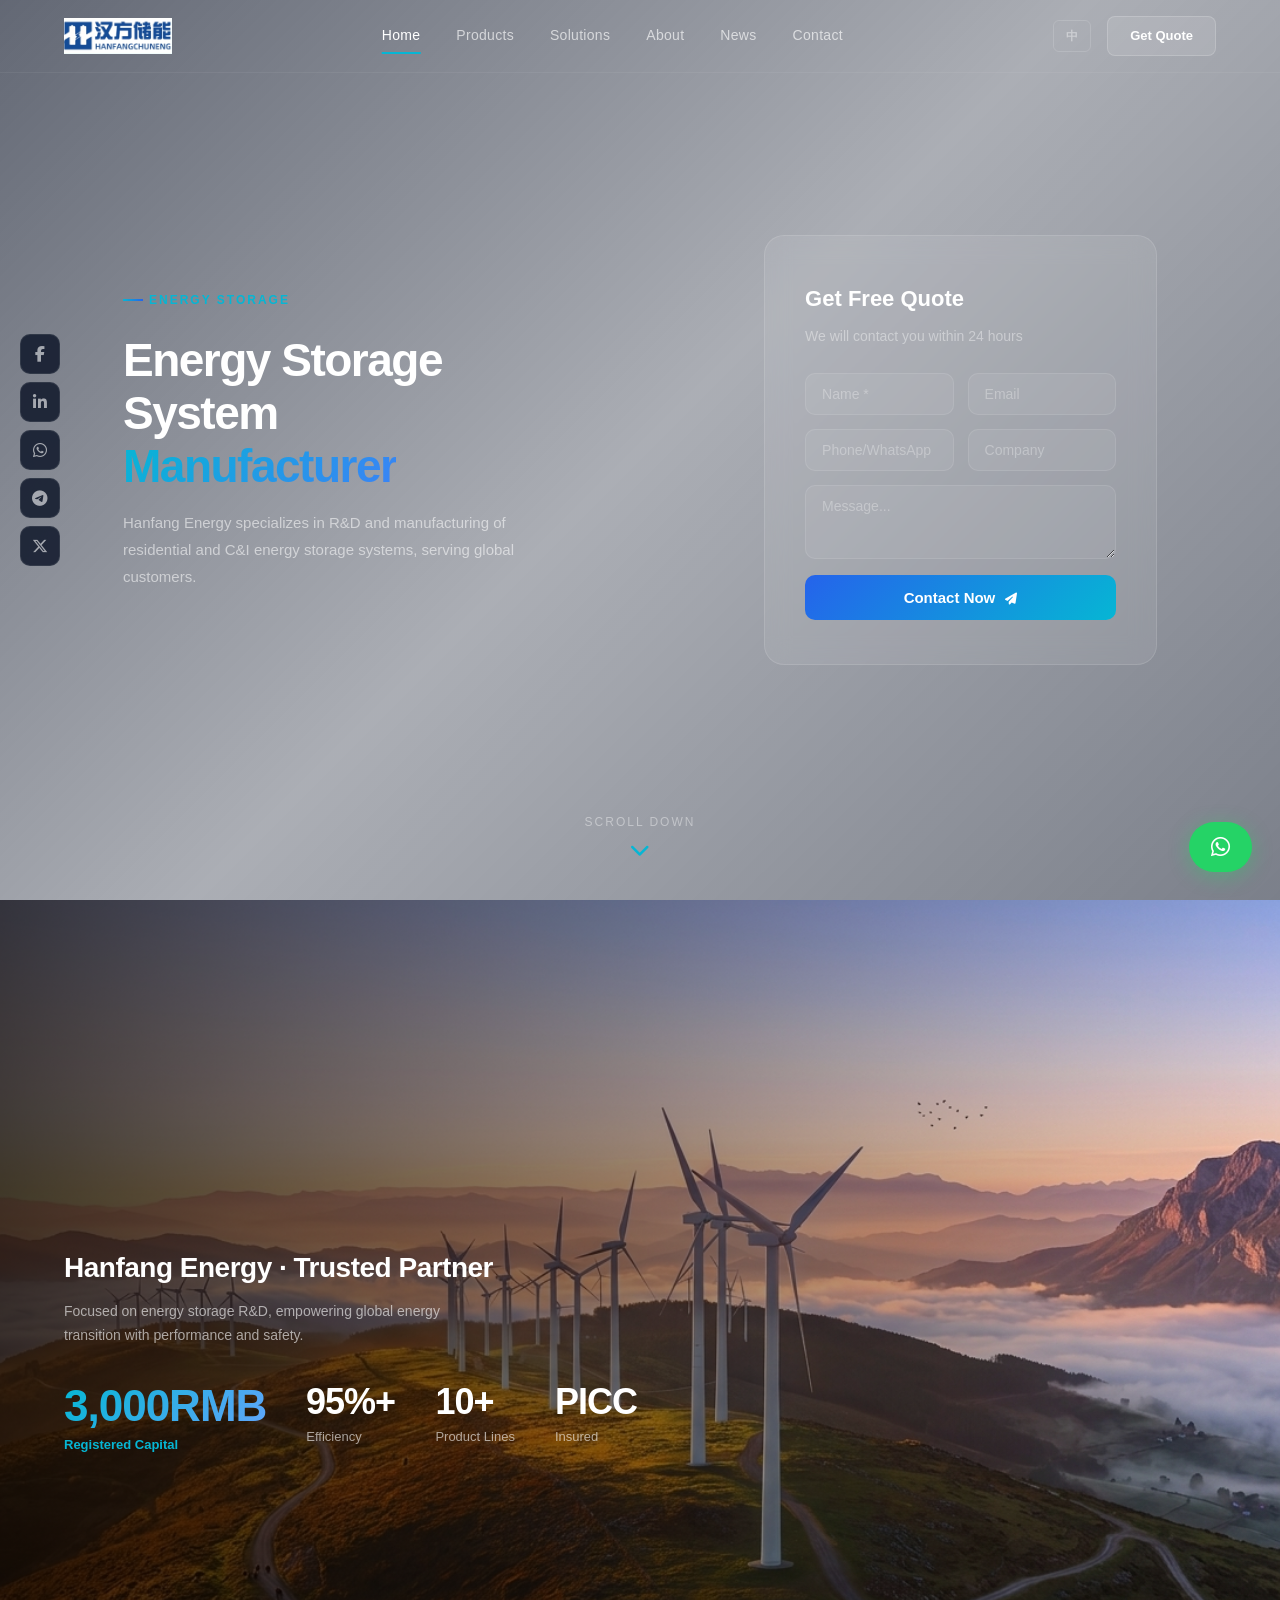
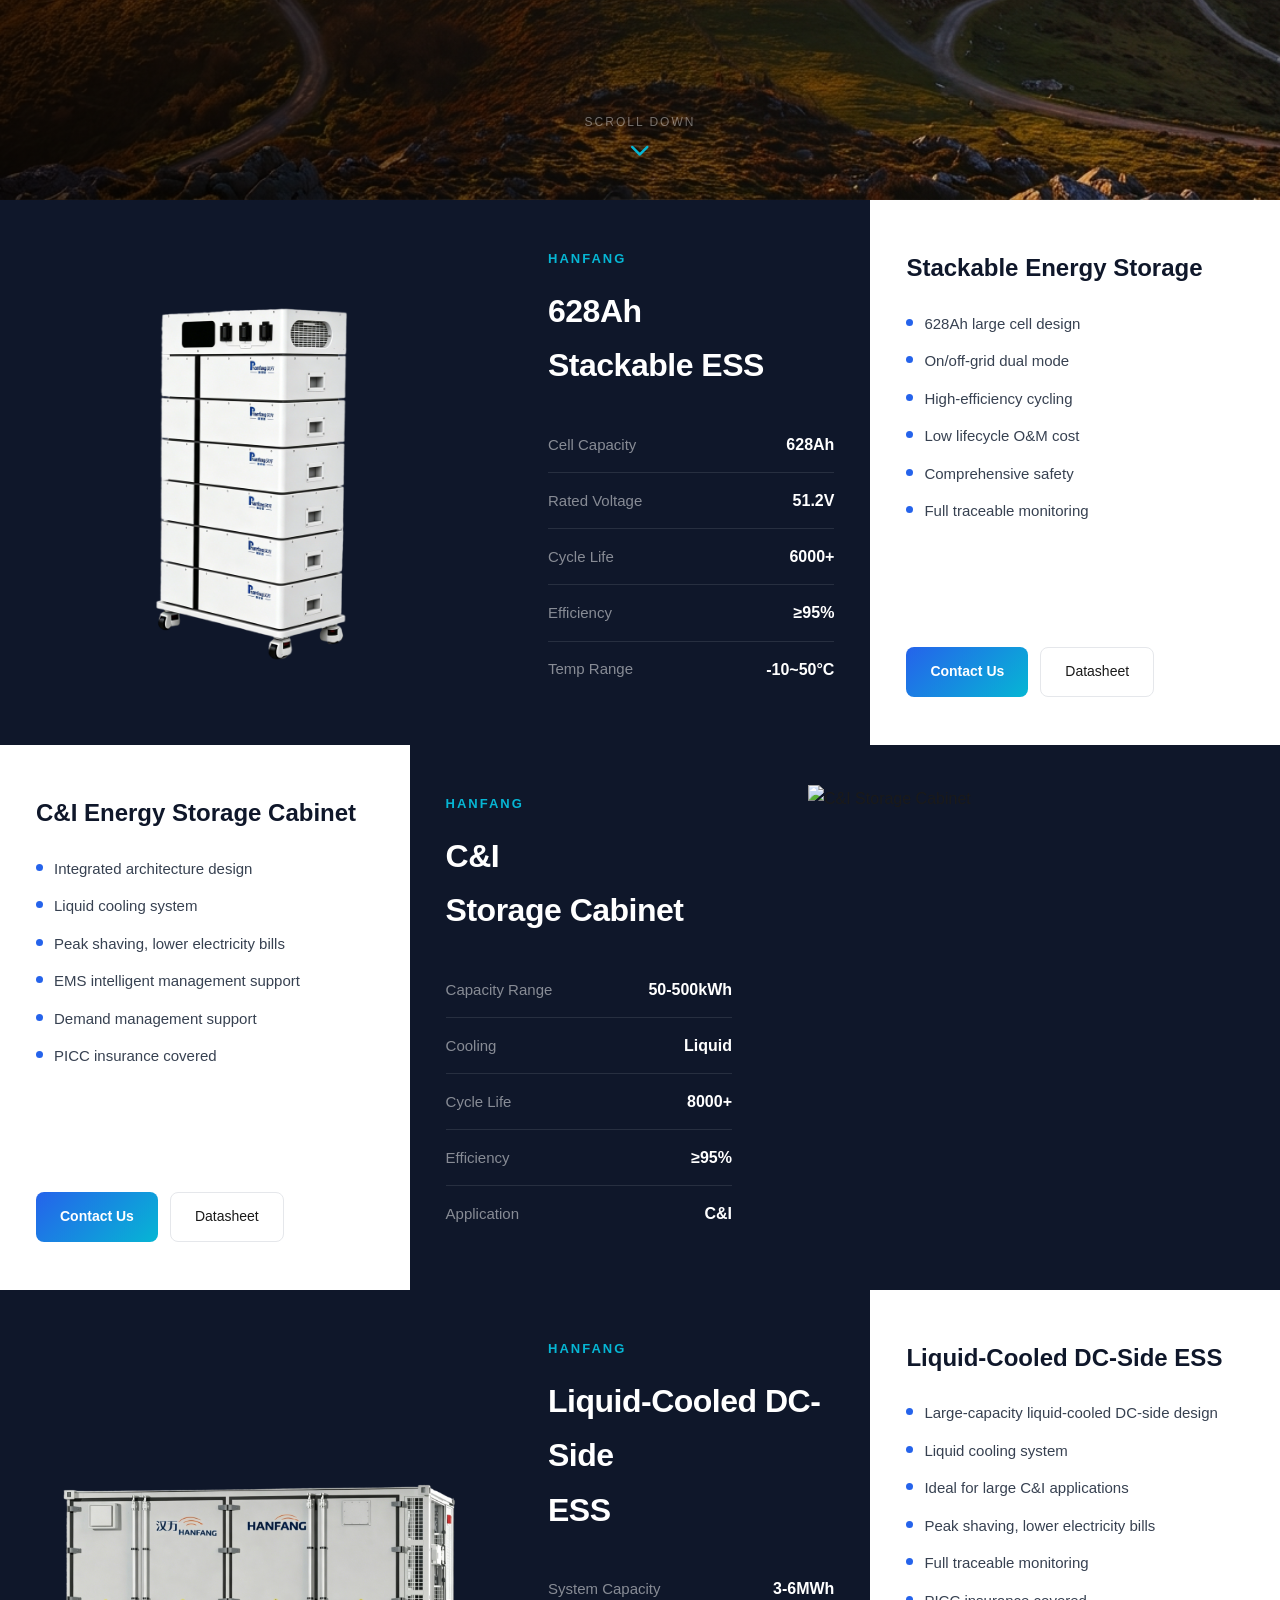
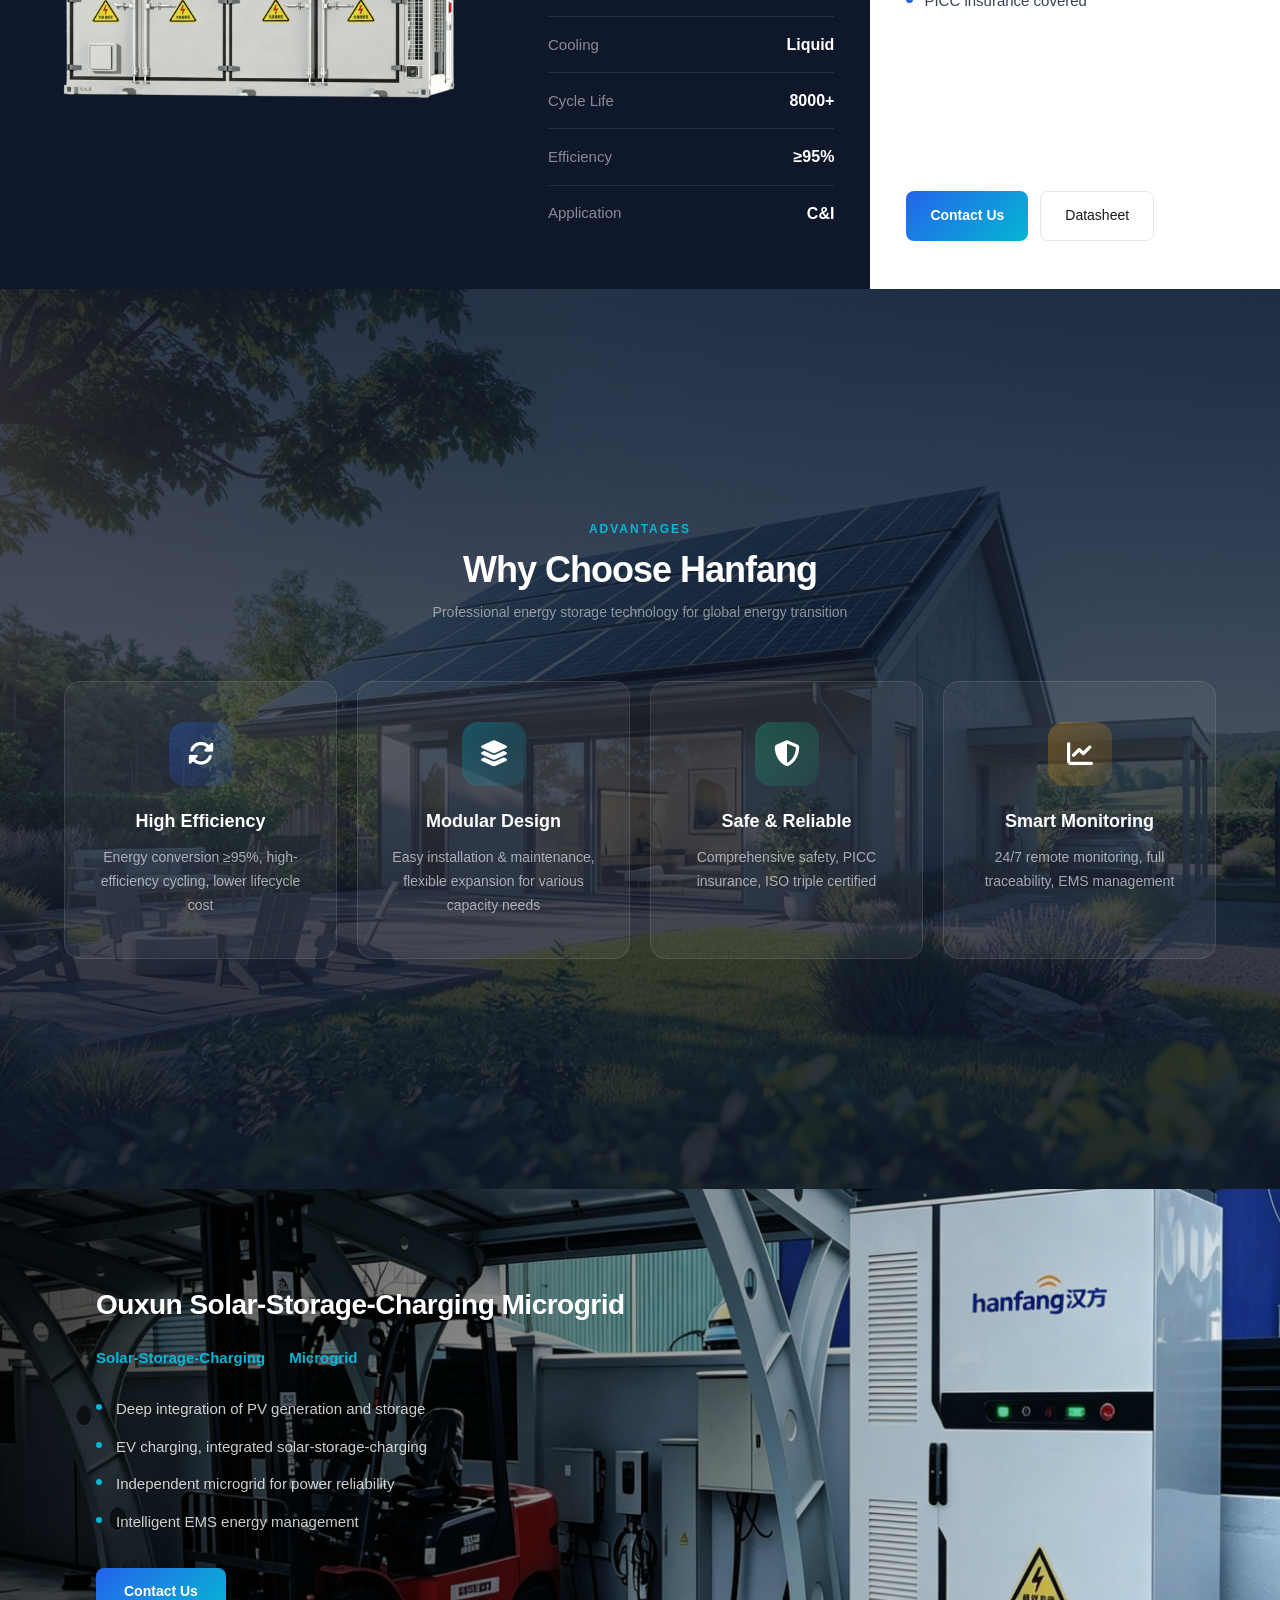
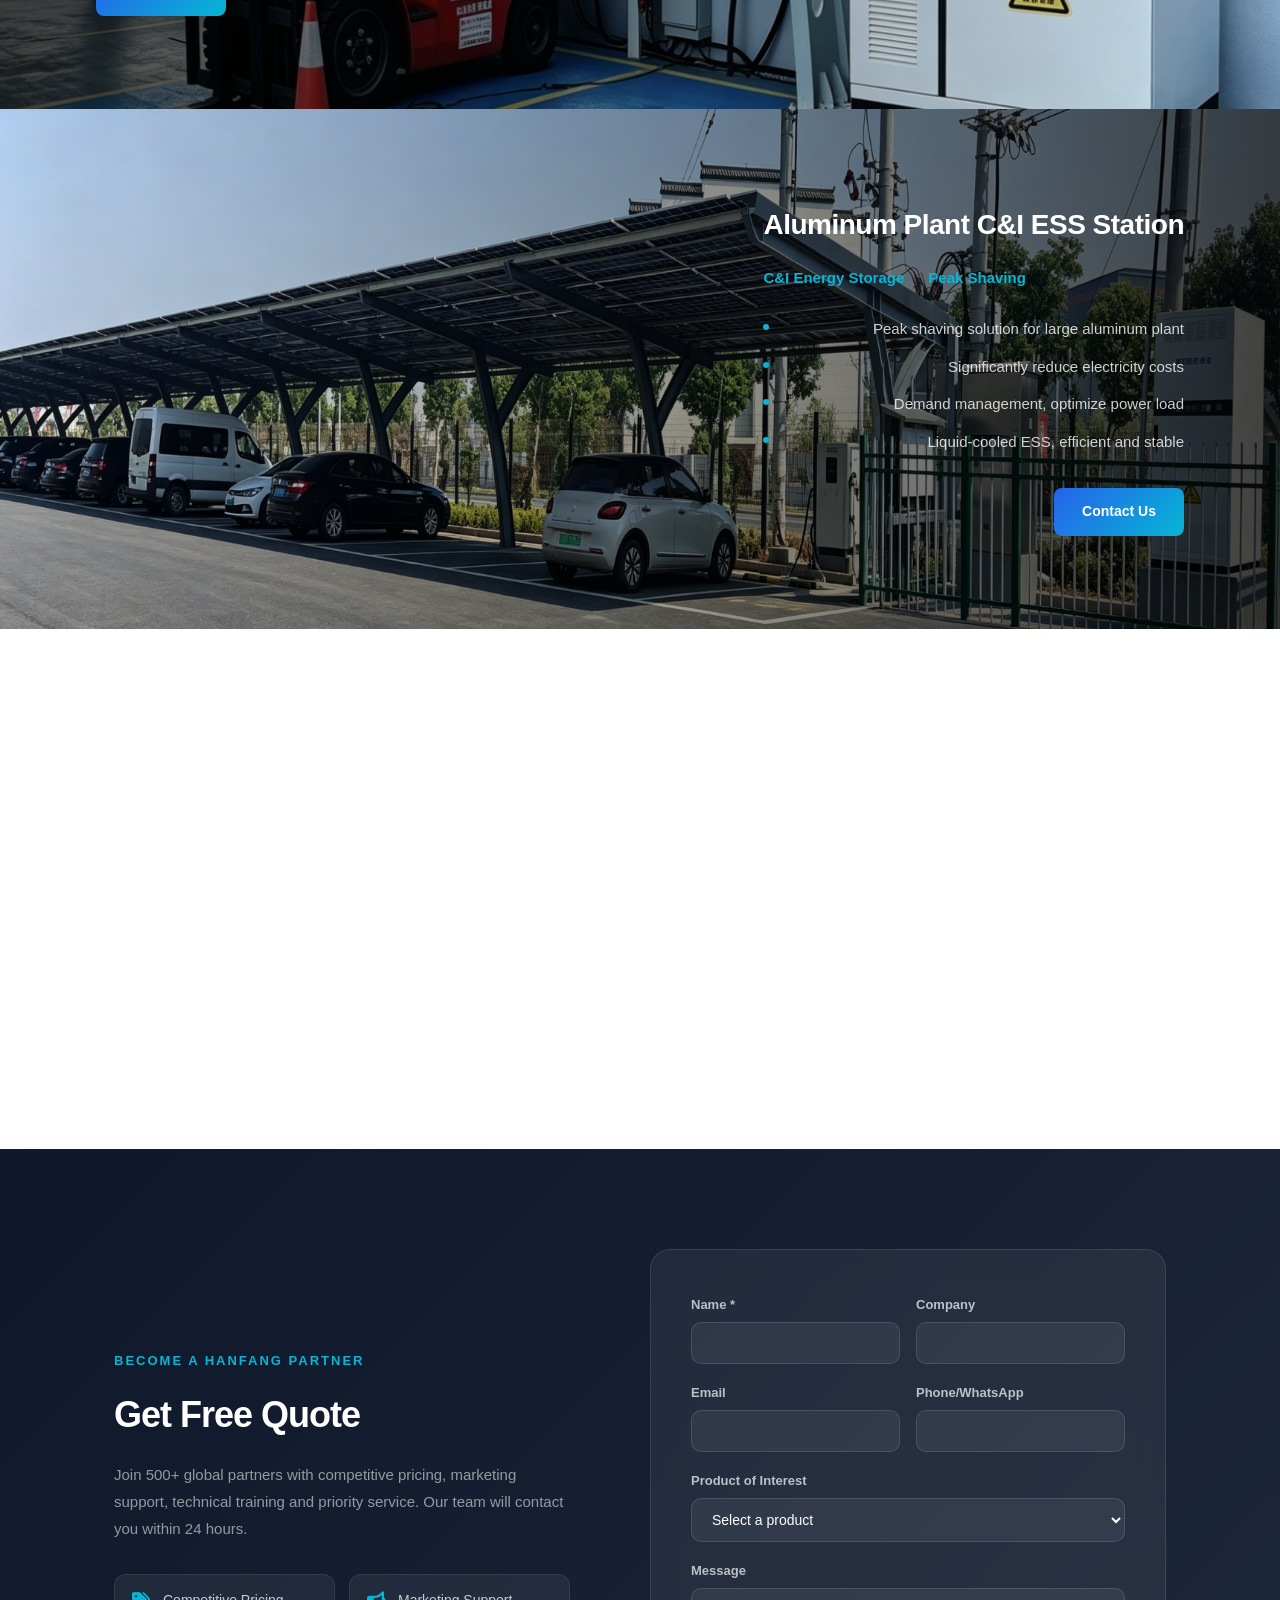
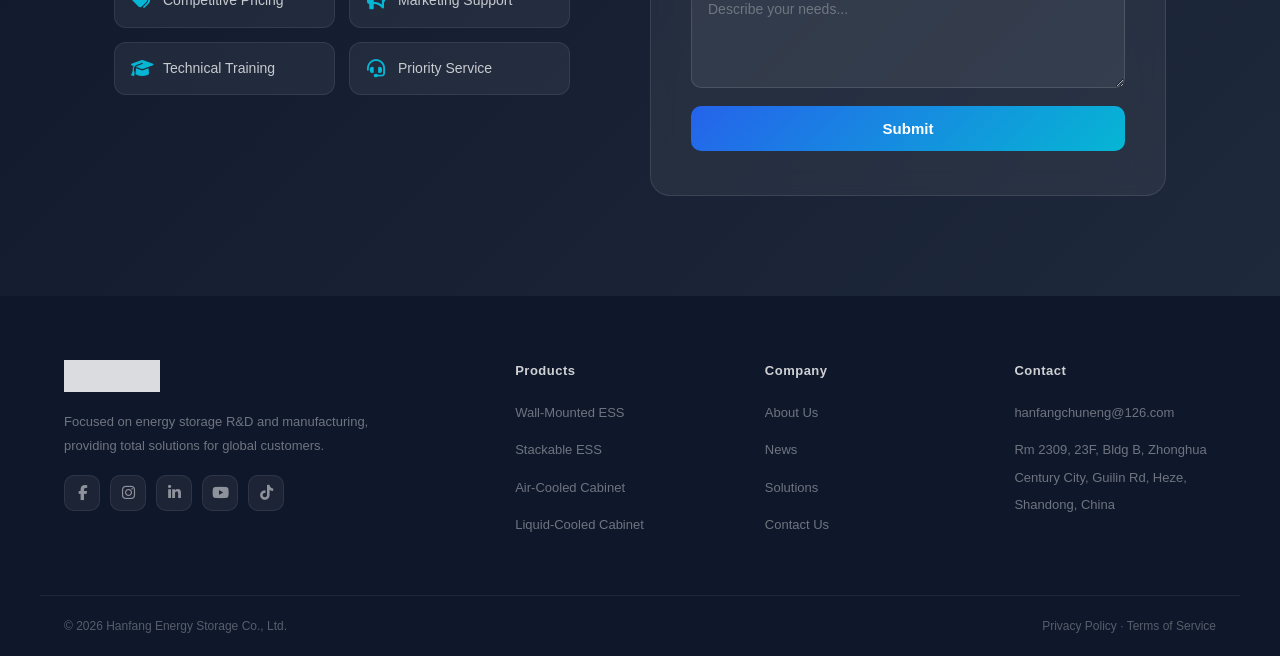
==== en/index.html @ 0b1b5d88 "Initial commit: Hanfang Energy static website" ====
<!DOCTYPE html>
<html lang="en">
<head>
  <meta charset="UTF-8">
  <meta name="viewport" content="width=device-width, initial-scale=1.0">
  <title>Hanfang Energy - Professional Energy Storage Solutions</title>
  <meta name="description" content="Hanfang Energy specializes in residential and C&I energy storage systems. ISO9001 certified, PICC insured.">
  <meta property="og:title" content="Hanfang Energy - Professional Energy Storage Solutions">
  <meta property="og:description" content="Hanfang Energy specializes in residential and C&I energy storage systems. ISO9001 certified, PICC insured.">
  <meta property="og:image" content="https://www.hanfangenergy.com/images/logo.png">
  <meta property="og:type" content="website">
  <link rel="icon" type="image/png" href="../images/logo.png">
  <link rel="alternate" hreflang="zh-CN" href="https://www.hanfangenergy.com/">
  <link rel="alternate" hreflang="en" href="https://www.hanfangenergy.com/en/">
  <link rel="canonical" href="https://www.hanfangenergy.com/en/">
  <link rel="stylesheet" href="https://cdnjs.cloudflare.com/ajax/libs/font-awesome/6.5.1/css/all.min.css" integrity="sha512-DTOQO9RWCH3ppGqcWaEA1BIZOC6xxalwEsw9c2QQeAIftl+Vegovlnee1c9QX4TctnWMn13TZye+giMm8e2LwA==" crossorigin="anonymous" referrerpolicy="no-referrer">
  <link href="https://fonts.googleapis.cn/css2?family=Inter:wght@300;400;500;600;700;800;900&family=Noto+Sans+SC:wght@300;400;500;700;900&display=swap" rel="stylesheet">
  <link rel="stylesheet" href="../css/common.css">
  <style>
    :root{--ink:#1a1a1a;--ink-2:#4b5563;--ink-3:#9ca3af;--bg:#fff;--bg-soft:#f8fafc;--accent:#2563eb;--accent-h:#1d4ed8;--accent-light:#3b82f6;--cyan:#06b6d4;--green:#10b981;--orange:#f59e0b;--border:#e5e7eb;--ff:'Inter','Noto Sans SC','PingFang SC',-apple-system,sans-serif;--mw:1200px}
    *,*::before,*::after{margin:0;padding:0;box-sizing:border-box}html{scroll-behavior:smooth}body{font-family:var(--ff);color:var(--ink);line-height:1.7;background:var(--bg);-webkit-font-smoothing:antialiased}a{text-decoration:none;color:inherit}img{max-width:100%;display:block}ul{list-style:none}.mw{max-width:var(--mw);margin:0 auto;padding:0 24px}
    .hd{position:fixed;top:0;left:0;right:0;z-index:90;background:transparent;border-bottom:1px solid rgba(255,255,255,.06);transition:all .4s ease}.hd.shd{background:rgba(15,23,42,.92);backdrop-filter:blur(16px);-webkit-backdrop-filter:blur(16px);border-bottom-color:rgba(255,255,255,.04)}.hd-in{max-width:var(--mw);margin:0 auto;padding:0 24px;display:flex;align-items:center;justify-content:space-between;height:72px}.hd-logo{display:flex;align-items:center;gap:10px}.hd-logo img{height:36px;width:auto;transition:opacity .4s}.hd.shd .hd-logo img{opacity:1}.hd-nav{display:flex;gap:36px}.hd-nav a{font-size:14px;font-weight:500;color:rgba(255,255,255,.65);position:relative;padding:6px 0;transition:color .25s;letter-spacing:.3px}.hd-nav a::after{content:'';position:absolute;bottom:0;left:50%;width:0;height:2px;background:var(--cyan);transition:all .25s;transform:translateX(-50%)}.hd-nav a:hover,.hd-nav a.on{color:#fff}.hd-nav a:hover::after,.hd-nav a.on::after{width:100%}.hd-r{display:flex;align-items:center;gap:16px}.hd-cta{font-size:13px;font-weight:600;color:#fff;background:rgba(255,255,255,.1);border:1px solid rgba(255,255,255,.18);padding:8px 22px;border-radius:8px;transition:all .25s}.hd-cta:hover{background:var(--accent);border-color:var(--accent)}.hd.shd .hd-cta{background:var(--accent);border-color:var(--accent)}.mob-tog{display:none;background:none;border:none;font-size:20px;cursor:pointer;color:rgba(255,255,255,.8);padding:8px}
    .hd-nav.mob-open{display:flex;position:absolute;top:72px;left:24px;right:24px;background:rgba(15,23,42,.95);backdrop-filter:blur(20px);-webkit-backdrop-filter:blur(20px);flex-direction:column;padding:20px 24px;gap:0;border-radius:12px;border:1px solid rgba(255,255,255,.06)}.hd-nav.mob-open a{padding:14px 0;border-bottom:1px solid rgba(255,255,255,.06);color:rgba(255,255,255,.7)}.hd-nav.mob-open a:last-child{border-bottom:none}
    .lang-sw{display:flex;align-items:center;border:1px solid rgba(255,255,255,.15);border-radius:6px;overflow:hidden;font-size:12px;font-weight:600}.lang-sw button{padding:5px 12px;border:none;background:none;cursor:pointer;font-family:var(--ff);font-size:12px;font-weight:600;color:rgba(255,255,255,.4);transition:all .2s}.lang-sw button.on{background:rgba(255,255,255,.15);color:#fff}.lang-sw button:not(.on):hover{color:rgba(255,255,255,.8)}
    .hero{margin-top:0;position:relative;overflow:hidden;min-height:100vh;display:flex;align-items:center}
    .hero-video{position:absolute;inset:0;width:100%;height:100%;object-fit:cover;z-index:0}
    .hero-overlay{position:absolute;inset:0;background:linear-gradient(135deg,rgba(15,23,42,.65) 0%,rgba(15,23,42,.35) 50%,rgba(15,23,42,.55) 100%);z-index:1}
    .hero-in{max-width:1400px;margin:0 auto;padding:0 60px;display:flex;justify-content:space-between;align-items:center;min-height:100vh;gap:80px;position:relative;z-index:2}
.hero-t{flex:0 0 42%}
.hero-form{flex:0 0 38%}
    .hero-visual{display:flex;align-items:center;justify-content:center}
    .hero-visual img{max-height:500px;object-fit:contain;filter:drop-shadow(0 20px 60px rgba(0,0,0,.5))}.hero-t{padding:100px 0}.hero-tag{display:inline-flex;align-items:center;gap:6px;font-size:12px;font-weight:600;color:var(--cyan);letter-spacing:2px;text-transform:uppercase;margin-bottom:24px}.hero-tag::before{content:'';width:20px;height:2px;background:linear-gradient(90deg,var(--cyan),var(--accent))}.hero-t h1{font-size:46px;font-weight:800;color:#fff;line-height:1.15;letter-spacing:-1.5px;margin-bottom:16px}.hero-t h1 em{font-style:normal;background:linear-gradient(135deg,var(--cyan),var(--accent-light));-webkit-background-clip:text;-webkit-text-fill-color:transparent}.hero-t>p{font-size:15px;color:rgba(255,255,255,.55);line-height:1.8;margin-bottom:28px;max-width:440px}.hero-certs{display:flex;gap:16px;align-items:center;margin-bottom:32px}.hero-certs span{font-size:11px;font-weight:700;color:rgba(255,255,255,.5);border:1px solid rgba(255,255,255,.15);padding:4px 12px;border-radius:4px;letter-spacing:1px}.hero-btn{display:flex;gap:12px}
    .btn-p{display:inline-flex;align-items:center;gap:8px;padding:12px 28px;background:linear-gradient(135deg,var(--accent),var(--cyan));color:#fff;font-size:14px;font-weight:600;border-radius:8px;transition:all .2s;border:none;cursor:pointer}.btn-p:hover{transform:translateY(-2px);box-shadow:0 8px 24px rgba(37,99,235,.3)}.btn-o{display:inline-flex;align-items:center;gap:8px;padding:12px 28px;border:1.5px solid rgba(255,255,255,.25);color:rgba(255,255,255,.85);font-size:14px;font-weight:500;border-radius:8px;transition:all .2s}.btn-o:hover{border-color:var(--cyan);color:var(--cyan)}
    .hero-form{background:rgba(255,255,255,.08);backdrop-filter:blur(12px);border:1px solid rgba(255,255,255,.12);border-radius:20px;padding:44px 40px}.hero-form h3{color:#fff;font-size:22px;font-weight:700;margin-bottom:8px}.hero-form>p{color:rgba(255,255,255,.4);font-size:14px;margin-bottom:24px}.form-row{display:grid;grid-template-columns:1fr 1fr;gap:14px;margin-bottom:14px}.form-row.full{grid-template-columns:1fr}.form-input{width:100%;padding:12px 16px;background:rgba(255,255,255,.06);border:1px solid rgba(255,255,255,.1);border-radius:10px;color:#fff;font-size:14px;font-family:var(--ff);transition:border-color .2s}.form-input::placeholder{color:rgba(255,255,255,.3)}.form-input:focus{outline:none;border-color:var(--cyan)}.form-submit{width:100%;padding:14px;background:linear-gradient(135deg,var(--accent),var(--cyan));color:#fff;border:none;border-radius:10px;font-size:15px;font-weight:600;cursor:pointer;font-family:var(--ff);transition:all .2s}.form-submit:hover{transform:translateY(-1px);box-shadow:0 4px 16px rgba(37,99,235,.3)}
    .stats-bar{position:relative;min-height:100vh;overflow:hidden;display:flex;align-items:center}.stats-bg{position:absolute;inset:0;z-index:1}.stats-bg img{width:100%;height:100%;object-fit:cover}.stats-overlay{position:absolute;inset:0;z-index:2;background:linear-gradient(90deg,rgba(0,0,0,.75) 0%,rgba(0,0,0,.4) 50%,transparent 100%)}.stats-content{position:relative;z-index:3;max-width:var(--mw);margin:0 auto;padding:60px 24px;width:100%}.stats-content h2{font-size:28px;font-weight:800;color:#fff;margin-bottom:8px;letter-spacing:-.5px}.stats-content>p{font-size:14px;color:rgba(255,255,255,.6);margin-bottom:36px;max-width:400px}.stats-grid{display:flex;gap:40px;flex-wrap:wrap}.stat-itm{text-align:left}.stat-itm .num{font-size:36px;font-weight:900;color:#fff;letter-spacing:-1px;line-height:1}.stat-itm .num i{font-size:14px;font-weight:600;color:var(--cyan);font-style:normal;margin-left:2px}.stat-itm .lbl{font-size:13px;color:rgba(255,255,255,.6);margin-top:6px;font-weight:500}.stat-highlight .num{font-size:44px;background:linear-gradient(135deg,var(--cyan),#60a5fa);-webkit-background-clip:text;-webkit-text-fill-color:transparent;background-clip:text}.stat-highlight .num i{background:linear-gradient(135deg,var(--cyan),#60a5fa);-webkit-background-clip:text;-webkit-text-fill-color:transparent;background-clip:text}.stat-highlight .lbl{color:var(--cyan);font-weight:600}
    .sec{padding:80px 0}.sec-soft{background:var(--bg-soft)}.sec-head{margin-bottom:48px}.sec-head.center{text-align:center}.sec-head.center p{margin:0 auto}.sec-head h2{font-size:32px;font-weight:800;letter-spacing:-1px;line-height:1.2;margin-bottom:10px}.sec-head p{font-size:14px;color:var(--ink-3);max-width:520px}.sec-lbl{font-size:12px;font-weight:700;color:var(--accent);letter-spacing:2px;text-transform:uppercase;margin-bottom:8px}
    .prod-section{display:grid;grid-template-columns:1fr 0.7fr 0.8fr;min-height:500px}.prod-section.reverse{grid-template-columns:0.8fr 0.7fr 1fr}.prod-img{position:relative;overflow:hidden;background:#0f172a;display:flex;align-items:center;justify-content:center}.prod-img img{width:100%;height:100%;object-fit:contain;transition:transform .6s;padding:40px}.prod-section:hover .prod-img img{transform:scale(1.03)}.prod-specs{background:#0f172a;color:#fff;padding:48px 36px;display:flex;flex-direction:column;justify-content:center}.prod-specs h5{font-size:13px;font-weight:600;letter-spacing:2px;text-transform:uppercase;color:var(--cyan);margin-bottom:14px}.prod-specs h3{font-size:32px;font-weight:800;margin-bottom:24px;letter-spacing:-.5px}.spec-table{display:flex;flex-direction:column}.spec-row{display:flex;justify-content:space-between;align-items:center;padding:14px 0;border-bottom:1px solid rgba(255,255,255,.1)}.spec-row:last-child{border-bottom:none}.spec-row span{font-size:15px;color:rgba(255,255,255,.5)}.spec-row strong{font-size:16px;font-weight:700;color:#fff}.prod-info{background:var(--bg);color:var(--ink);padding:48px 36px;display:flex;flex-direction:column;justify-content:center}.prod-info h3{font-size:24px;font-weight:700;margin-bottom:16px;color:#0f172a}.prod-info ul{margin-bottom:28px}.prod-info ul li{font-size:15px;color:#374151;padding:6px 0;padding-left:18px;position:relative;line-height:1.7}.prod-info ul li::before{content:'';position:absolute;left:0;top:14px;width:7px;height:7px;border-radius:50%;background:var(--accent)}.prod-btns{display:flex;gap:12px;margin-top:auto}.btn-white{display:inline-flex;align-items:center;gap:8px;padding:12px 24px;background:linear-gradient(135deg,var(--accent),var(--cyan));color:#fff;font-size:14px;font-weight:600;border-radius:8px;transition:all .2s}.btn-white:hover{transform:translateY(-1px);box-shadow:0 4px 12px rgba(37,99,235,.25)}.btn-ghost-white{display:inline-flex;align-items:center;gap:8px;padding:12px 24px;border:1.5px solid var(--border);color:var(--ink);font-size:14px;font-weight:500;border-radius:8px;transition:all .2s}.btn-ghost-white:hover{border-color:var(--accent);color:var(--accent)}
    .icon-grid{display:grid;grid-template-columns:repeat(4,1fr);gap:20px}.icon-box{background:rgba(255,255,255,.06);backdrop-filter:blur(8px);padding:40px 28px;text-align:center;border-radius:16px;border:1px solid rgba(255,255,255,.1);transition:all .3s}.icon-box:hover{transform:translateY(-6px);background:rgba(255,255,255,.12);border-color:var(--cyan)}.icon-box .ic{width:64px;height:64px;border-radius:16px;display:flex;align-items:center;justify-content:center;margin:0 auto 20px}.icon-box:nth-child(1) .ic{background:linear-gradient(135deg,rgba(37,99,235,.3),rgba(37,99,235,.1))}.icon-box:nth-child(2) .ic{background:linear-gradient(135deg,rgba(6,182,212,.3),rgba(6,182,212,.1))}.icon-box:nth-child(3) .ic{background:linear-gradient(135deg,rgba(16,185,129,.3),rgba(16,185,129,.1))}.icon-box:nth-child(4) .ic{background:linear-gradient(135deg,rgba(245,158,11,.3),rgba(245,158,11,.1))}.icon-box .ic i{font-size:26px;color:#fff}.icon-box h3{font-size:18px;font-weight:700;margin-bottom:10px;color:#fff}.icon-box p{font-size:14px;color:rgba(255,255,255,.6);line-height:1.7}
    .solu-section{display:grid;grid-template-columns:1fr 1fr;min-height:400px}.solu-section.reverse{direction:rtl}.solu-section.reverse>*{direction:ltr}.solu-photo{position:relative;overflow:hidden}.solu-photo img{width:100%;height:100%;object-fit:cover}.solu-detail{padding:48px 56px;display:flex;flex-direction:column;justify-content:center;background:var(--bg)}.solu-detail h3{font-size:24px;font-weight:800;margin-bottom:16px;letter-spacing:-.5px}.solu-stat{display:flex;gap:24px;margin-bottom:20px}.solu-stat div{font-size:14px;color:var(--ink-2)}.solu-stat strong{background:linear-gradient(135deg,var(--accent),var(--cyan));-webkit-background-clip:text;-webkit-text-fill-color:transparent;background-clip:text;font-weight:700}.solu-detail ul{margin-bottom:24px}.solu-detail ul li{font-size:14px;color:var(--ink-2);padding:5px 0;padding-left:18px;position:relative}.solu-detail ul li::before{content:'';position:absolute;left:0;top:13px;width:6px;height:6px;border-radius:50%;background:var(--accent)}.solu-detail .btn-s{display:inline-flex;align-items:center;gap:6px;padding:10px 22px;background:linear-gradient(135deg,var(--accent),var(--cyan));color:#fff;font-size:13px;font-weight:600;border-radius:6px;transition:all .2s;align-self:flex-start}.solu-detail .btn-s:hover{transform:translateY(-1px);box-shadow:0 4px 12px rgba(37,99,235,.25)}
    .case-block{position:relative;min-height:520px;overflow:hidden;display:flex;align-items:center}.case-bg{position:absolute;inset:0;z-index:1}.case-bg img{width:100%;height:100%;object-fit:cover}.case-overlay{position:absolute;inset:0;z-index:2;background:linear-gradient(90deg,rgba(0,0,0,.75) 0%,rgba(0,0,0,.3) 60%,transparent 100%)}.case-block.reverse .case-overlay{background:linear-gradient(270deg,rgba(0,0,0,.75) 0%,rgba(0,0,0,.3) 60%,transparent 100%)}.case-content{position:relative;z-index:3;max-width:var(--mw);margin:0 auto;padding:60px 56px;width:100%}.case-block.reverse .case-content{display:flex;flex-direction:column;align-items:flex-end;text-align:right}.case-inner{max-width:560px}.case-inner h3{font-size:28px;font-weight:800;color:#fff;margin-bottom:16px;letter-spacing:-.5px}.case-stats{display:flex;gap:24px;margin-bottom:20px}.case-stats div{font-size:15px;color:rgba(255,255,255,.7)}.case-stats strong{color:var(--cyan);font-weight:700}.case-inner ul{margin-bottom:28px}.case-inner ul li{font-size:15px;color:rgba(255,255,255,.8);padding:6px 0;padding-left:20px;position:relative}.case-inner ul li::before{content:'';position:absolute;left:0;top:14px;width:6px;height:6px;border-radius:50%;background:var(--cyan)}.case-inner .btn-case{display:inline-flex;align-items:center;gap:6px;padding:12px 28px;background:linear-gradient(135deg,var(--accent),var(--cyan));color:#fff;font-size:14px;font-weight:600;border-radius:8px;transition:all .2s}.case-inner .btn-case:hover{transform:translateY(-2px);box-shadow:0 8px 24px rgba(37,99,235,.3)}
    .cta-band{background:linear-gradient(135deg,#0f172a,#1e293b);position:relative;overflow:hidden}.cta-in{max-width:var(--mw);margin:0 auto;padding:56px 24px;display:flex;align-items:center;justify-content:space-between;position:relative;z-index:2}.cta-in h2{font-size:26px;font-weight:800;color:#fff;letter-spacing:-.5px}.cta-in p{font-size:14px;color:rgba(255,255,255,.5);margin-top:4px}.cta-btns{display:flex;gap:10px}
    .ft{background:#0f172a;color:rgba(255,255,255,.4);padding:64px 0 0}

    /* Quote Section */
    .quote-section{background:linear-gradient(135deg,#0f172a,#1e293b);padding:100px 0}
    .quote-inner{max-width:1100px;margin:0 auto;padding:0 24px;display:grid;grid-template-columns:1fr 1.1fr;gap:80px;align-items:center}
    .quote-lbl{font-size:13px;font-weight:700;color:var(--cyan);letter-spacing:2px;text-transform:uppercase;margin-bottom:12px}
    .quote-left h2{font-size:36px;font-weight:800;color:#fff;letter-spacing:-1px;margin-bottom:16px}
    .quote-left>p{font-size:15px;color:rgba(255,255,255,.55);line-height:1.8;margin-bottom:32px}
    .quote-features{display:grid;grid-template-columns:1fr 1fr;gap:14px}
    .quote-feat{display:flex;align-items:center;gap:12px;padding:14px 16px;background:rgba(255,255,255,.06);border-radius:12px;border:1px solid rgba(255,255,255,.08)}
    .quote-feat i{font-size:18px;color:var(--cyan);width:20px;text-align:center}
    .quote-feat span{font-size:14px;font-weight:500;color:rgba(255,255,255,.75)}
    .quote-right{background:rgba(255,255,255,.06);backdrop-filter:blur(12px);border-radius:20px;padding:44px 40px;border:1px solid rgba(255,255,255,.1)}
    .quote-form{display:flex;flex-direction:column;gap:18px}
    .qf-row{display:grid;grid-template-columns:1fr 1fr;gap:16px}
    .qf-group{display:flex;flex-direction:column;gap:6px}
    .qf-group label{font-size:13px;font-weight:600;color:rgba(255,255,255,.7)}
    .qf-group input,.qf-group select,.qf-group textarea{padding:12px 16px;border:1.5px solid rgba(255,255,255,.12);border-radius:10px;font-size:14px;font-family:var(--ff);transition:border-color .2s;background:rgba(255,255,255,.06);color:#fff}
    .qf-group input::placeholder,.qf-group textarea::placeholder{color:rgba(255,255,255,.3)}
    .qf-group input:focus,.qf-group select:focus,.qf-group textarea:focus{outline:none;border-color:var(--cyan)}
    .qf-group select option{background:#1e293b;color:#fff}
    .qf-group textarea{resize:vertical;min-height:100px}
    .qf-submit{padding:14px 28px;background:linear-gradient(135deg,var(--accent),var(--cyan));color:#fff;border:none;border-radius:10px;font-size:15px;font-weight:600;cursor:pointer;font-family:var(--ff);transition:all .2s}
    .qf-submit:hover{transform:translateY(-2px);box-shadow:0 8px 24px rgba(37,99,235,.3)}.ft-grid{max-width:var(--mw);margin:0 auto;padding:0 24px;display:grid;grid-template-columns:2fr 1fr 1fr 1fr;gap:48px}.ft-brand img{height:32px;width:auto;filter:brightness(0) invert(1);opacity:.8;margin-bottom:18px}.ft-brand p{font-size:13px;line-height:1.8}.ft-col h4{font-size:13px;font-weight:700;color:rgba(255,255,255,.8);margin-bottom:16px;letter-spacing:.5px}.ft-col ul li{margin-bottom:10px}.ft-col ul li a{font-size:13px;color:rgba(255,255,255,.4);transition:color .2s}.ft-col ul li a:hover{color:var(--cyan)}.ft-btm{max-width:var(--mw);margin:48px auto 0;padding:20px 24px;border-top:1px solid rgba(255,255,255,.07);display:flex;justify-content:space-between;font-size:12px;color:rgba(255,255,255,.3)}
    .fade{opacity:0;transform:translateY(20px)}.fade.vis{animation:fadeUp .6s ease forwards}@keyframes fadeUp{from{opacity:0;transform:translateY(20px)}to{opacity:1;transform:translateY(0)}}
    @keyframes fadeUpHero{from{opacity:0;transform:translateY(30px)}to{opacity:1;transform:translateY(0)}}
    .hero-t h1,.hero-t>p,.hero-btn,.hero-certs,.hero-form{opacity:0}.hero.in-view .hero-t h1{animation:fadeUpHero .7s ease .15s forwards}.hero.in-view .hero-t>p{animation:fadeUpHero .7s ease .3s forwards}.hero.in-view .hero-certs{animation:fadeUpHero .7s ease .4s forwards}.hero.in-view .hero-btn{animation:fadeUpHero .7s ease .5s forwards}.hero.in-view .hero-form{animation:fadeUpHero .7s ease .35s forwards}
    .scroll-arrow{position:absolute;bottom:40px;left:50%;transform:translateX(-50%);z-index:10;display:flex;flex-direction:column;align-items:center;gap:8px;cursor:pointer;opacity:0;animation:fadeInArrow 1s ease 1.2s forwards}
.scroll-arrow-light{opacity:0;animation:fadeInArrow 1s ease 0.5s forwards}.scroll-arrow span{font-size:12px;color:rgba(255,255,255,.4);letter-spacing:2px;text-transform:uppercase}.scroll-arrow i{font-size:20px;color:var(--cyan);animation:bounceArrow 2s ease-in-out infinite}.scroll-arrow:hover i{color:#fff}@keyframes fadeInArrow{from{opacity:0;transform:translateX(-50%) translateY(10px)}to{opacity:1;transform:translateX(-50%) translateY(0)}}@keyframes bounceArrow{0%,100%{transform:translateY(0)}50%{transform:translateY(8px)}}
    .stat-itm .num{opacity:0}.stat-itm.vis .num{animation:fadeUp .5s ease forwards}.stat-itm:nth-child(1).vis .num{animation-delay:.1s}.stat-itm:nth-child(2).vis .num{animation-delay:.2s}.stat-itm:nth-child(3).vis .num{animation-delay:.3s}.stat-itm:nth-child(4).vis .num{animation-delay:.4s}
    .prod-section{opacity:0}.prod-section.vis{animation:fadeUp .6s ease forwards}.solu-section{opacity:0}.solu-section.vis{animation:fadeUp .6s ease forwards}.case-block{opacity:0}.case-block.vis{animation:fadeUp .6s ease forwards}
    @media(max-width:1024px){.hero-in{flex-direction:column;gap:40px;padding:0 24px}.hero-t{flex:none;width:100%}.hero-form{flex:none;width:100%;max-width:480px}.prod-section,.prod-section.reverse{grid-template-columns:1fr}.prod-img{max-height:360px}.solu-section,.solu-section.reverse{grid-template-columns:1fr;direction:ltr}.solu-photo{max-height:300px}.case-block{min-height:420px}.case-content{padding:48px 32px}.case-block.reverse .case-content{align-items:flex-start;text-align:left}.icon-grid{grid-template-columns:repeat(2,1fr)}.ft-grid{grid-template-columns:repeat(2,1fr)}.stats-bar{min-height:60vh}.stats-grid{gap:24px}.quote-inner{grid-template-columns:1fr;gap:40px}.quote-left{text-align:center}.quote-features{grid-template-columns:1fr 1fr}}
    @media(max-width:768px){.hd-nav,.hd-r{display:none}.mob-tog{display:block}.hero-t h1{font-size:28px}.hero-t{padding:60px 0}.hero{min-height:100vh}.hero-in{min-height:100vh}.sec{padding:56px 0}.sec-head h2{font-size:24px}.icon-grid{grid-template-columns:1fr}.cta-in{grid-template-columns:1fr;gap:32px}.cta-left{text-align:center}.ft-grid{grid-template-columns:1fr}.ft-btm{flex-direction:column;gap:8px;text-align:center}.solu-detail{padding:32px 24px}.form-row{grid-template-columns:1fr}.quote-section{padding:64px 0}.quote-right{padding:28px 20px}.qf-row{grid-template-columns:1fr}.quote-features{grid-template-columns:1fr}}
  </style>
  <style>
    .wa-float{position:fixed;bottom:28px;right:28px;z-index:99;display:flex;align-items:center;gap:10px;background:#25D366;color:#fff;padding:14px 22px;border-radius:50px;font-size:14px;font-weight:600;font-family:var(--ff);box-shadow:0 4px 20px rgba(37,211,102,.4);transition:all .3s;cursor:pointer}.wa-float:hover{transform:translateY(-3px);box-shadow:0 8px 28px rgba(37,211,102,.5)}.wa-float i{font-size:22px}.wa-float .wa-label{display:none}.wa-float:hover .wa-label{display:inline}@media(max-width:768px){.wa-float{bottom:20px;right:20px;padding:14px 16px}.wa-float .wa-label{display:none}}
    .ds-wrap{position:relative;display:inline-block}.ds-popup{position:absolute;bottom:calc(100% + 14px);left:50%;transform:translateX(-50%) translateY(8px);width:320px;background:#0f172a;border:1px solid rgba(255,255,255,.1);border-radius:14px;padding:24px;opacity:0;visibility:hidden;transition:all .3s ease;pointer-events:none;z-index:50;box-shadow:0 20px 60px rgba(0,0,0,.5)}.ds-wrap:hover .ds-popup{opacity:1;visibility:visible;transform:translateX(-50%) translateY(0)}.ds-popup::after{content:'';position:absolute;top:100%;left:50%;transform:translateX(-50%);border:8px solid transparent;border-top-color:#0f172a}.ds-popup h4{font-size:15px;font-weight:700;color:#fff;margin-bottom:14px;padding-bottom:10px;border-bottom:1px solid rgba(255,255,255,.1)}.ds-popup .ds-row{display:flex;justify-content:space-between;align-items:center;padding:8px 0;font-size:13px}.ds-popup .ds-row span{color:rgba(255,255,255,.5)}.ds-popup .ds-row strong{color:#fff;font-weight:600}.ds-popup .ds-row:not(:last-child){border-bottom:1px solid rgba(255,255,255,.05)}.ds-popup .ds-link{display:flex;align-items:center;justify-content:center;gap:6px;margin-top:14px;padding:8px 16px;background:rgba(37,99,235,.15);border-radius:8px;font-size:12px;font-weight:600;color:var(--cyan);transition:background .2s}.ds-popup .ds-link:hover{background:rgba(37,99,235,.25)}@media(max-width:768px){.ds-popup{left:auto;right:0;transform:translateX(0) translateY(8px);width:280px}.ds-wrap:hover .ds-popup{transform:translateX(0) translateY(0)}.ds-popup::after{left:auto;right:20px;transform:none}}
  </style>
</head>
<body>

  <header class="hd" id="hd">
    <div class="hd-in">
      <a href="index.html" class="hd-logo"><img src="../images/logo.png" alt="Hanfang Energy"></a>
      <nav class="hd-nav">
        <a href="index.html" class="on">Home</a>
        <a href="products.html">Products</a>
        <a href="solutions.html">Solutions</a>
        <a href="about.html">About</a>
        <a href="news.html">News</a>
        <a href="contact.html">Contact</a>
      </nav>
      <div class="hd-r">
        <div class="lang-sw"><a href="../" style="padding:5px 12px;font-size:12px;font-weight:600;color:rgba(255,255,255,.4);text-decoration:none;transition:all .2s" onmouseover="this.style.color='rgba(255,255,255,.8)'" onmouseout="this.style.color='rgba(255,255,255,.4)'">中</a></div>
        <a href="contact.html" class="hd-cta">Get Quote</a>
      </div>
      <button class="mob-tog"><i class="fas fa-bars"></i></button>
    </div>
  </header>

  <section class="hero" id="hero">
    <video class="hero-video" autoplay muted loop playsinline>
      <source src="../images/advantages-bg.mp4" type="video/mp4">
    </video>
    <div class="hero-overlay"></div>
    <div class="hero-in">
      <div class="hero-t">
        <div class="hero-tag">ENERGY STORAGE</div>
        <h1>Energy Storage<br>System <em>Manufacturer</em></h1>
        <p>Hanfang Energy specializes in R&D and manufacturing of residential and C&I energy storage systems, serving global customers.</p>
      </div>
      <div class="hero-form">
        <h3>Get Free Quote</h3>
        <p>We will contact you within 24 hours</p>
        <form onsubmit="event.preventDefault();alert('Thank you! We will contact you soon!')">
          <div class="form-row">
            <input type="text" class="form-input" placeholder="Name *" required>
            <input type="email" class="form-input" placeholder="Email">
          </div>
          <div class="form-row">
            <input type="text" class="form-input" placeholder="Phone/WhatsApp">
            <input type="text" class="form-input" placeholder="Company">
          </div>
          <div class="form-row full" style="margin-bottom:16px">
            <textarea class="form-input" rows="3" style="resize:vertical" placeholder="Message..."></textarea>
          </div>
          <button type="submit" class="form-submit">Contact Now <i class="fas fa-paper-plane" style="margin-left:6px;font-size:12px"></i></button>
        </form>
      </div>
    </div>
    <a class="scroll-arrow" onclick="window.scrollTo({top:document.querySelector('.stats-bar').offsetTop,behavior:'smooth'})">
      <span>Scroll Down</span>
      <i class="fas fa-chevron-down"></i>
    </a>
  </section>

  <div class="stats-bar">
    <div class="stats-bg"><img src="../images/stats-bg.png" alt=""></div>
    <div class="stats-overlay"></div>
    <div class="stats-content">
      <h2>Hanfang Energy · Trusted Partner</h2>
      <p>Focused on energy storage R&D, empowering global energy transition with performance and safety.</p>
      <div class="stats-grid">
        <div class="stat-itm stat-highlight"><div class="num">3000<i>RMB</i></div><div class="lbl">Registered Capital</div></div>
        <div class="stat-itm"><div class="num">95%<i>+</i></div><div class="lbl">Efficiency</div></div>
        <div class="stat-itm"><div class="num">10<i>+</i></div><div class="lbl">Product Lines</div></div>
        <div class="stat-itm"><div class="num">PICC</div><div class="lbl">Insured</div></div>
      </div>
    </div>
    <a class="scroll-arrow scroll-arrow-light" onclick="var next=this.parentElement.nextElementSibling;if(next)next.scrollIntoView({behavior:'smooth'})">
      <span>Scroll Down</span>
      <i class="fas fa-chevron-down"></i>
    </a>
  </div>

  <section class="prod-section fade">
    <div class="prod-img"><img src="../images/product-stackable-v2.jpg" alt="Stackable ESS"></div>
    <div class="prod-specs">
      <h5>HANFANG</h5>
      <h3>628Ah<br>Stackable ESS</h3>
      <div class="spec-table">
        <div class="spec-row"><span>Cell Capacity</span><strong>628Ah</strong></div>
        <div class="spec-row"><span>Rated Voltage</span><strong>51.2V</strong></div>
        <div class="spec-row"><span>Cycle Life</span><strong>6000+</strong></div>
        <div class="spec-row"><span>Efficiency</span><strong>≥95%</strong></div>
        <div class="spec-row"><span>Temp Range</span><strong>-10~50°C</strong></div>
      </div>
    </div>
    <div class="prod-info">
      <h3>Stackable Energy Storage</h3>
      <ul>
        <li>628Ah large cell design</li>
        <li>On/off-grid dual mode</li>
        <li>High-efficiency cycling</li>
        <li>Low lifecycle O&M cost</li>
        <li>Comprehensive safety</li>
        <li>Full traceable monitoring</li>
      </ul>
      <div class="prod-btns">
        <a href="contact.html" class="btn-white">Contact Us</a>
        <div class="ds-wrap">
          <a href="products.html" class="btn-ghost-white">Datasheet</a>
          <div class="ds-popup">
            <h4>628Ah Stackable ESS · Full Specs</h4>
            <div class="ds-row"><span>Battery Type</span><strong>LiFePO4 (LFP)</strong></div>
            <div class="ds-row"><span>Rated Energy</span><strong>32.15kWh</strong></div>
            <div class="ds-row"><span>Rated Voltage</span><strong>51.2V</strong></div>
            <div class="ds-row"><span>Operating Voltage</span><strong>44.8V~57.6V</strong></div>
            <div class="ds-row"><span>Max Charge Current</span><strong>200A</strong></div>
            <div class="ds-row"><span>Cycle Life</span><strong>≥6000 cycles (80% DOD)</strong></div>
            <div class="ds-row"><span>Protection</span><strong>IP65</strong></div>
            <div class="ds-row"><span>Communication</span><strong>RS485 / CAN</strong></div>
            <div class="ds-row"><span>Dimensions</span><strong>480×170×620mm</strong></div>
            <div class="ds-row"><span>Certifications</span><strong>IEC62619 / UN38.3 / CE</strong></div>
            <div class="ds-row"><span>Warranty</span><strong>10 Years</strong></div>
            <a href="products.html#stackable" class="ds-link">View All Specs →</a>
          </div>
        </div>
      </div>
    </div>
  </section>

  <section class="prod-section reverse fade">
    <div class="prod-info" style="order:-1">
      <h3>C&I Energy Storage Cabinet</h3>
      <ul>
        <li>Integrated architecture design</li>
        <li>Liquid cooling system</li>
        <li>Peak shaving, lower electricity bills</li>
        <li>EMS intelligent management support</li>
        <li>Demand management support</li>
        <li>PICC insurance covered</li>
      </ul>
      <div class="prod-btns">
        <a href="contact.html" class="btn-white">Contact Us</a>
        <div class="ds-wrap">
          <a href="products.html" class="btn-ghost-white">Datasheet</a>
          <div class="ds-popup">
            <h4>C&I ESS Cabinet · Full Specs</h4>
            <div class="ds-row"><span>Battery Type</span><strong>LiFePO4 (LFP)</strong></div>
            <div class="ds-row"><span>Capacity Range</span><strong>50-500kWh</strong></div>
            <div class="ds-row"><span>System Voltage</span><strong>768V</strong></div>
            <div class="ds-row"><span>Rated Power</span><strong>50kW~250kW</strong></div>
            <div class="ds-row"><span>Cooling</span><strong>Liquid Cooling</strong></div>
            <div class="ds-row"><span>Cycle Life</span><strong>≥8000 cycles (80% DOD)</strong></div>
            <div class="ds-row"><span>Protection</span><strong>IP55</strong></div>
            <div class="ds-row"><span>Communication</span><strong>RS485/CAN/ETH/4G</strong></div>
            <div class="ds-row"><span>Fire Suppression</span><strong>Aerosol/Perfluorohexanone</strong></div>
            <div class="ds-row"><span>Certifications</span><strong>IEC62619/62477/UN38.3/CE</strong></div>
            <div class="ds-row"><span>Warranty</span><strong>15 Years</strong></div>
            <a href="products.html#liquid-cooled" class="ds-link">View All Specs →</a>
          </div>
        </div>
      </div>
    </div>
    <div class="prod-specs">
      <h5>HANFANG</h5>
      <h3>C&I<br>Storage Cabinet</h3>
      <div class="spec-table">
        <div class="spec-row"><span>Capacity Range</span><strong>50-500kWh</strong></div>
        <div class="spec-row"><span>Cooling</span><strong>Liquid</strong></div>
        <div class="spec-row"><span>Cycle Life</span><strong>8000+</strong></div>
        <div class="spec-row"><span>Efficiency</span><strong>≥95%</strong></div>
        <div class="spec-row"><span>Application</span><strong>C&I</strong></div>
      </div>
    </div>
    <div class="prod-img"><img src="../images/img-cabinet-liquid.png" alt="C&I Storage Cabinet"></div>
  </section>

  <section class="prod-section fade">
    <div class="prod-img"><img src="../images/img-cabinet-air.png" alt="Liquid-Cooled DC-Side ESS"></div>
    <div class="prod-specs">
      <h5>HANFANG</h5>
      <h3>Liquid-Cooled DC-Side<br>ESS</h3>
      <div class="spec-table">
        <div class="spec-row"><span>System Capacity</span><strong>3-6MWh</strong></div>
        <div class="spec-row"><span>Cooling</span><strong>Liquid</strong></div>
        <div class="spec-row"><span>Cycle Life</span><strong>8000+</strong></div>
        <div class="spec-row"><span>Efficiency</span><strong>≥95%</strong></div>
        <div class="spec-row"><span>Application</span><strong>C&I</strong></div>
      </div>
    </div>
    <div class="prod-info">
      <h3>Liquid-Cooled DC-Side ESS</h3>
      <ul>
        <li>Large-capacity liquid-cooled DC-side design</li>
        <li>Liquid cooling system</li>
        <li>Ideal for large C&I applications</li>
        <li>Peak shaving, lower electricity bills</li>
        <li>Full traceable monitoring</li>
        <li>PICC insurance covered</li>
      </ul>
      <div class="prod-btns">
        <a href="contact.html" class="btn-white">Contact Us</a>
        <div class="ds-wrap">
          <a href="products.html" class="btn-ghost-white">Datasheet</a>
          <div class="ds-popup">
            <h4>Liquid-Cooled DC-Side ESS · Full Specs</h4>
            <div class="ds-row"><span>Battery Type</span><strong>LiFePO4 (LFP)</strong></div>
            <div class="ds-row"><span>System Capacity</span><strong>3-6MWh</strong></div>
            <div class="ds-row"><span>System Voltage</span><strong>1500V DC</strong></div>
            <div class="ds-row"><span>Cooling</span><strong>Liquid Cooling</strong></div>
            <div class="ds-row"><span>Cycle Life</span><strong>8000+</strong></div>
            <div class="ds-row"><span>Efficiency</span><strong>≥95%</strong></div>
            <div class="ds-row"><span>Protection</span><strong>IP55</strong></div>
            <div class="ds-row"><span>Communication</span><strong>RS485/CAN/ETH/Fiber</strong></div>
            <div class="ds-row"><span>Fire Suppression</span><strong>Perfluorohexanone+Aerosol</strong></div>
            <div class="ds-row"><span>Dimensions (40ft)</span><strong>12192×2438×2591mm</strong></div>
            <div class="ds-row"><span>Certifications</span><strong>IEC62619/62477/UN38.3/CE/UL9540A</strong></div>
            <a href="products.html#air-cooled" class="ds-link">View All Specs →</a>
          </div>
        </div>
      </div>
    </div>
  </section>

  <section class="sec" style="padding:0;position:relative;min-height:100vh;overflow:hidden;display:flex;align-items:center">
    <img src="../images/advantages-bg.png" alt="" style="position:absolute;inset:0;width:100%;height:100%;object-fit:cover;z-index:0">
    <div style="position:absolute;inset:0;background:linear-gradient(180deg,rgba(15,23,42,.85) 0%,rgba(15,23,42,.75) 50%,rgba(15,23,42,.9) 100%);z-index:1"></div>
    <div class="mw" style="position:relative;z-index:2;padding:80px 24px">
      <div class="sec-head center fade" style="margin-bottom:56px">
        <div class="sec-lbl" style="color:var(--cyan)">Advantages</div>
        <h2 style="font-size:36px;color:#fff">Why Choose Hanfang</h2>
        <p style="color:rgba(255,255,255,.5)">Professional energy storage technology for global energy transition</p>
      </div>
      <div class="icon-grid fade">
        <div class="icon-box"><div class="ic"><i class="fas fa-sync-alt"></i></div><h3>High Efficiency</h3><p>Energy conversion ≥95%, high-efficiency cycling, lower lifecycle cost</p></div>
        <div class="icon-box"><div class="ic"><i class="fas fa-layer-group"></i></div><h3>Modular Design</h3><p>Easy installation & maintenance, flexible expansion for various capacity needs</p></div>
        <div class="icon-box"><div class="ic"><i class="fas fa-shield-alt"></i></div><h3>Safe & Reliable</h3><p>Comprehensive safety, PICC insurance, ISO triple certified</p></div>
        <div class="icon-box"><div class="ic"><i class="fas fa-chart-line"></i></div><h3>Smart Monitoring</h3><p>24/7 remote monitoring, full traceability, EMS management</p></div>
      </div>
    </div>
  </section>

  <section style="padding:0">
    <div class="case-block fade">
      <div class="case-bg"><img src="../images/case-yangzhou.jpg" alt="Ouxun Project"></div>
      <div class="case-overlay"></div>
      <div class="case-content"><div class="case-inner">
        <h3>Ouxun Solar-Storage-Charging Microgrid</h3>
        <div class="case-stats"><div><strong>Solar-Storage-Charging</strong></div><div><strong>Microgrid</strong></div></div>
        <ul><li>Deep integration of PV generation and storage</li><li>EV charging, integrated solar-storage-charging</li><li>Independent microgrid for power reliability</li><li>Intelligent EMS energy management</li></ul>
        <a href="contact.html" class="btn-case">Contact Us</a>
      </div></div>
    </div>
    <div class="case-block reverse fade">
      <div class="case-bg"><img src="../images/case-zhongzhou.jpg" alt="Aluminum Plant"></div>
      <div class="case-overlay"></div>
      <div class="case-content"><div class="case-inner">
        <h3>Aluminum Plant C&I ESS Station</h3>
        <div class="case-stats"><div><strong>C&I Energy Storage</strong></div><div><strong>Peak Shaving</strong></div></div>
        <ul><li>Peak shaving solution for large aluminum plant</li><li>Significantly reduce electricity costs</li><li>Demand management, optimize power load</li><li>Liquid-cooled ESS, efficient and stable</li></ul>
        <a href="contact.html" class="btn-case">Contact Us</a>
      </div></div>
    </div>
    <div class="case-block fade">
      <div class="case-bg"><img src="../images/case-malaysia.jpg" alt="Malaysia TCT"></div>
      <div class="case-overlay"></div>
      <div class="case-content"><div class="case-inner">
        <h3>TCT Solar-Storage-Charging Project</h3>
        <div class="case-stats"><div><strong>Overseas Project</strong></div><div><strong>Solar-Storage-Charging</strong></div></div>
        <ul><li>Benchmark project in Southeast Asia</li><li>PV with storage for energy self-sufficiency</li><li>Charging facilities for green mobility</li><li>Compliant with local certifications</li></ul>
        <a href="contact.html" class="btn-case">Contact Us</a>
      </div></div>
    </div>
  </section>

  <!-- Quote + CTA Combined -->
  <section class="quote-section">
    <div class="quote-inner">
      <div class="quote-left">
        <div class="quote-lbl">Become a Hanfang Partner</div>
        <h2>Get Free Quote</h2>
        <p>Join 500+ global partners with competitive pricing, marketing support, technical training and priority service. Our team will contact you within 24 hours.</p>
        <div class="quote-features">
          <div class="quote-feat"><i class="fas fa-tags"></i><span>Competitive Pricing</span></div>
          <div class="quote-feat"><i class="fas fa-bullhorn"></i><span>Marketing Support</span></div>
          <div class="quote-feat"><i class="fas fa-graduation-cap"></i><span>Technical Training</span></div>
          <div class="quote-feat"><i class="fas fa-headset"></i><span>Priority Service</span></div>
        </div>
      </div>
      <div class="quote-right">
        <form class="quote-form" onsubmit="event.preventDefault();alert('Thank you! We will contact you soon!')">
          <div class="qf-row">
            <div class="qf-group">
              <label>Name *</label>
              <input type="text" required>
            </div>
            <div class="qf-group">
              <label>Company</label>
              <input type="text">
            </div>
          </div>
          <div class="qf-row">
            <div class="qf-group">
              <label>Email</label>
              <input type="email">
            </div>
            <div class="qf-group">
              <label>Phone/WhatsApp</label>
              <input type="text">
            </div>
          </div>
          <div class="qf-group">
            <label>Product of Interest</label>
            <select>
              <option value="">Select a product</option>
              <option value="stackable">Stackable ESS</option>
              <option value="wall">Wall-Mounted ESS</option>
              <option value="liquid">Liquid-Cooled Cabinet</option>
              <option value="air">Air-Cooled Cabinet</option>
              <option value="ci">C&I ESS System</option>
              <option value="oem">OEM/ODM</option>
            </select>
          </div>
          <div class="qf-group">
            <label>Message</label>
            <textarea rows="4" placeholder="Describe your needs..."></textarea>
          </div>
          <button type="submit" class="qf-submit">Submit</button>
        </form>
      </div>
    </div>
  </section>

  <footer class="ft">
    <div class="ft-grid">
      <div class="ft-brand"><img src="../images/logo.png" alt="Hanfang Energy" style="filter:brightness(0) invert(1);opacity:.85"><p>Focused on energy storage R&D and manufacturing,<br>providing total solutions for global customers.</p><div class="ft-social"><a href="#" class="soc-fb" target="_blank" title="Facebook"><i class="fab fa-facebook-f"></i></a><a href="#" class="soc-ig" target="_blank" title="Instagram"><i class="fab fa-instagram"></i></a><a href="#" class="soc-li" target="_blank" title="LinkedIn"><i class="fab fa-linkedin-in"></i></a><a href="#" class="soc-yt" target="_blank" title="YouTube"><i class="fab fa-youtube"></i></a><a href="#" class="soc-tk" target="_blank" title="TikTok"><i class="fab fa-tiktok"></i></a></div></div>
      <div class="ft-col"><h4>Products</h4><ul><li><a href="products.html">Wall-Mounted ESS</a></li><li><a href="products.html">Stackable ESS</a></li><li><a href="products.html">Air-Cooled Cabinet</a></li><li><a href="products.html">Liquid-Cooled Cabinet</a></li></ul></div>
      <div class="ft-col"><h4>Company</h4><ul><li><a href="about.html">About Us</a></li><li><a href="news.html">News</a></li><li><a href="solutions.html">Solutions</a></li><li><a href="contact.html">Contact Us</a></li></ul></div>
      <div class="ft-col"><h4>Contact</h4><ul><li><a href="mailto:hanfangchuneng@126.com">hanfangchuneng@126.com</a></li><li><a href="https://maps.google.com/?q=35.2505,115.5020" target="_blank">Rm 2309, 23F, Bldg B, Zhonghua Century City, Guilin Rd, Heze, Shandong, China</a></li></ul></div>
    </div>
    <div class="ft-btm"><span>© 2026 Hanfang Energy Storage Co., Ltd.</span><span>Privacy Policy · Terms of Service</span></div>
  </footer>

  <script src="../js/common.js"></script>
  <a href="https://wa.me/8619824338126" target="_blank" class="wa-float"><i class="fab fa-whatsapp"></i><span class="wa-label">WhatsApp</span></a>
  <div class="soc-share">
    <a href="https://www.facebook.com/sharer/sharer.php?u=https://www.hanfangenergy.com/en/" target="_blank" title="Facebook"><i class="fab fa-facebook-f"></i></a>
    <a href="https://www.linkedin.com/sharing/share-offsite/?url=https://www.hanfangenergy.com/en/" target="_blank" title="LinkedIn"><i class="fab fa-linkedin-in"></i></a>
    <a href="https://wa.me/?text=https://www.hanfangenergy.com/en/" target="_blank" title="WhatsApp"><i class="fab fa-whatsapp"></i></a>
    <a href="https://t.me/share/url?url=https://www.hanfangenergy.com/en/" target="_blank" title="Telegram"><i class="fab fa-telegram-plane"></i></a>
    <a href="https://twitter.com/intent/tweet?url=https://www.hanfangenergy.com/en/" target="_blank" title="X/Twitter"><i class="fab fa-x-twitter"></i></a>
  </div>
</body>
</html>
---- css/common.css ----
:root{--ink:#1a1a1a;--ink-2:#4b5563;--ink-3:#9ca3af;--bg:#fff;--bg-soft:#f8fafc;--accent:#2563eb;--accent-h:#1d4ed8;--accent-light:#3b82f6;--cyan:#06b6d4;--green:#10b981;--orange:#f59e0b;--border:#e5e7eb;--ff:'Inter','Noto Sans SC','PingFang SC',-apple-system,sans-serif;--mw:1200px}
*,*::before,*::after{margin:0;padding:0;box-sizing:border-box}html{scroll-behavior:smooth}body{font-family:var(--ff);color:var(--ink);line-height:1.7;background:var(--bg);-webkit-font-smoothing:antialiased}a{text-decoration:none;color:inherit}img{max-width:100%;display:block}ul{list-style:none}.mw{max-width:var(--mw);margin:0 auto;padding:0 24px}

.hd{position:fixed;top:0;left:0;right:0;z-index:90;background:transparent;border-bottom:1px solid rgba(255,255,255,.06);transition:all .4s ease}.hd.shd{background:rgba(15,23,42,.92);backdrop-filter:blur(16px);-webkit-backdrop-filter:blur(16px);border-bottom-color:rgba(255,255,255,.04)}.hd-in{max-width:var(--mw);margin:0 auto;padding:0 24px;display:flex;align-items:center;justify-content:space-between;height:72px}.hd-logo{display:flex;align-items:center;gap:10px}.hd-logo img{height:36px;width:auto;transition:opacity .4s}.hd.shd .hd-logo img{opacity:1}.hd-nav{display:flex;gap:36px}.hd-nav a{font-size:14px;font-weight:500;color:rgba(255,255,255,.65);position:relative;padding:6px 0;transition:color .25s;letter-spacing:.3px}.hd-nav a::after{content:'';position:absolute;bottom:0;left:50%;width:0;height:2px;background:var(--cyan);transition:all .25s;transform:translateX(-50%)}.hd-nav a:hover,.hd-nav a.on{color:#fff}.hd-nav a:hover::after,.hd-nav a.on::after{width:100%}.hd-r{display:flex;align-items:center;gap:16px}.hd-cta{font-size:13px;font-weight:600;color:#fff;background:rgba(255,255,255,.1);border:1px solid rgba(255,255,255,.18);padding:8px 22px;border-radius:8px;transition:all .25s}.hd-cta:hover{background:var(--accent);border-color:var(--accent)}.hd.shd .hd-cta{background:var(--accent);border-color:var(--accent)}.mob-tog{display:none;background:none;border:none;font-size:20px;cursor:pointer;color:rgba(255,255,255,.8);padding:8px}
.hd-nav.mob-open{display:flex;position:absolute;top:72px;left:24px;right:24px;background:rgba(15,23,42,.95);backdrop-filter:blur(20px);-webkit-backdrop-filter:blur(20px);flex-direction:column;padding:20px 24px;gap:0;border-radius:12px;border:1px solid rgba(255,255,255,.06)}.hd-nav.mob-open a{padding:14px 0;border-bottom:1px solid rgba(255,255,255,.06);color:rgba(255,255,255,.7)}.hd-nav.mob-open a:last-child{border-bottom:none}
.lang-sw{display:flex;align-items:center;border:1px solid rgba(255,255,255,.15);border-radius:6px;overflow:hidden;font-size:12px;font-weight:600}.lang-sw button,.lang-sw a{padding:5px 12px;border:none;background:none;cursor:pointer;font-family:var(--ff);font-size:12px;font-weight:600;color:rgba(255,255,255,.4);transition:all .2s;text-decoration:none;display:inline-block}.lang-sw button.on{background:rgba(255,255,255,.15);color:#fff}.lang-sw button:not(.on):hover,.lang-sw a:hover{color:rgba(255,255,255,.8)}

.page-hero{margin-top:0;padding:120px 0 80px;background:linear-gradient(135deg,#0f172a,#1e293b);text-align:center;position:relative;overflow:hidden}
.page-hero::before{content:'';position:absolute;top:-50%;right:-20%;width:60%;height:200%;background:radial-gradient(ellipse,rgba(6,182,212,.08) 0%,transparent 60%);pointer-events:none}
.page-hero h1{font-size:42px;font-weight:800;color:#fff;letter-spacing:-1px;margin-bottom:12px;position:relative;z-index:1}
.page-hero>p{font-size:16px;color:rgba(255,255,255,.5);max-width:560px;margin:0 auto 20px;position:relative;z-index:1}
.breadcrumb{font-size:13px;color:rgba(255,255,255,.4);position:relative;z-index:1}.breadcrumb a{color:var(--cyan)}.breadcrumb a:hover{text-decoration:underline}.breadcrumb span{margin:0 6px}

.sec{padding:80px 0}.sec-soft{background:var(--bg-soft)}
.sec-lbl{font-size:12px;font-weight:700;color:var(--accent);letter-spacing:2px;text-transform:uppercase;margin-bottom:8px}
.sec-head{margin-bottom:48px}.sec-head h2{font-size:32px;font-weight:800;letter-spacing:-1px;line-height:1.2;margin-bottom:10px}.sec-head p{font-size:14px;color:var(--ink-3);max-width:520px}

.btn-p{display:inline-flex;align-items:center;gap:8px;padding:12px 28px;background:linear-gradient(135deg,var(--accent),var(--cyan));color:#fff;font-size:14px;font-weight:600;border-radius:8px;transition:all .2s;border:none;cursor:pointer}.btn-p:hover{transform:translateY(-2px);box-shadow:0 8px 24px rgba(37,99,235,.3)}.btn-o{display:inline-flex;align-items:center;gap:8px;padding:12px 28px;border:1.5px solid rgba(255,255,255,.25);color:rgba(255,255,255,.85);font-size:14px;font-weight:500;border-radius:8px;transition:all .2s}.btn-o:hover{border-color:rgba(255,255,255,.5);color:#fff}
.btn-gradient{display:inline-flex;align-items:center;gap:8px;padding:11px 24px;background:linear-gradient(135deg,var(--accent),var(--cyan));color:#fff;font-size:13px;font-weight:600;border-radius:8px;transition:all .2s;border:none;cursor:pointer;font-family:var(--ff)}.btn-gradient:hover{transform:translateY(-2px);box-shadow:0 6px 20px rgba(37,99,235,.3)}.btn-outline{display:inline-flex;align-items:center;gap:8px;padding:11px 24px;border:1.5px solid var(--border);color:var(--ink);font-size:13px;font-weight:600;border-radius:8px;transition:all .2s;background:none;cursor:pointer;font-family:var(--ff)}.btn-outline:hover{border-color:var(--accent);color:var(--accent)}

.cta-band{background:linear-gradient(135deg,#0f172a,#1e293b);position:relative;overflow:hidden}.cta-band::before{content:'';position:absolute;top:-50%;right:-15%;width:50%;height:200%;background:radial-gradient(ellipse,rgba(6,182,212,.08) 0%,transparent 65%);pointer-events:none}.cta-in{max-width:var(--mw);margin:0 auto;padding:64px 24px;display:flex;align-items:center;justify-content:space-between;position:relative;z-index:2}.cta-in h2{font-size:28px;font-weight:800;color:#fff;letter-spacing:-.5px}.cta-in p{font-size:14px;color:rgba(255,255,255,.45);margin-top:6px}.cta-btns{display:flex;gap:12px}

.ft{background:#0f172a;color:rgba(255,255,255,.4);padding:64px 0 0}.ft-grid{max-width:var(--mw);margin:0 auto;padding:0 24px;display:grid;grid-template-columns:2fr 1fr 1fr 1fr;gap:48px}.ft-brand img{height:32px;width:auto;filter:brightness(0) invert(1);opacity:.8;margin-bottom:18px}.ft-brand p{font-size:13px;line-height:1.8}.ft-social{display:flex;gap:10px;margin-top:18px}.ft-social a{display:flex;align-items:center;justify-content:center;width:36px;height:36px;border-radius:10px;background:rgba(255,255,255,.06);border:1px solid rgba(255,255,255,.08);color:rgba(255,255,255,.5);font-size:15px;transition:all .25s}.ft-social a:hover{background:rgba(255,255,255,.12);color:#fff;border-color:rgba(255,255,255,.15);transform:translateY(-2px)}.ft-social a.soc-fb:hover{background:#1877F2;border-color:#1877F2;color:#fff}.ft-social a.soc-ig:hover{background:linear-gradient(135deg,#F58529,#DD2A7B,#8134AF);border-color:#DD2A7B;color:#fff}.ft-social a.soc-li:hover{background:#0A66C2;border-color:#0A66C2;color:#fff}.ft-social a.soc-yt:hover{background:#FF0000;border-color:#FF0000;color:#fff}.ft-social a.soc-tk:hover{background:#000;border-color:#fff;color:#fff}.ft-col h4{font-size:13px;font-weight:700;color:rgba(255,255,255,.8);margin-bottom:16px;letter-spacing:.5px}.ft-col ul li{margin-bottom:10px}.ft-col ul li a{font-size:13px;color:rgba(255,255,255,.4);transition:color .2s}.ft-col ul li a:hover{color:var(--cyan)}.ft-btm{max-width:var(--mw);margin:48px auto 0;padding:20px 24px;border-top:1px solid rgba(255,255,255,.07);display:flex;justify-content:space-between;font-size:12px;color:rgba(255,255,255,.3)}

.soc-share{position:fixed;left:20px;top:50%;transform:translateY(-50%);z-index:80;display:flex;flex-direction:column;gap:8px}.soc-share a{display:flex;align-items:center;justify-content:center;width:40px;height:40px;border-radius:10px;background:rgba(15,23,42,.85);backdrop-filter:blur(8px);border:1px solid rgba(255,255,255,.08);color:rgba(255,255,255,.6);font-size:16px;transition:all .25s}.soc-share a:hover{transform:translateX(4px);color:#fff}.soc-share a.soc-fb:hover{background:#1877F2;border-color:#1877F2}.soc-share a.soc-li:hover{background:#0A66C2;border-color:#0A66C2}.soc-share a.soc-wa:hover{background:#25D366;border-color:#25D366}.soc-share a.soc-tg:hover{background:#26A5E4;border-color:#26A5E4}.soc-share a.soc-tw:hover{background:#000;border-color:#000}

.ci-social{display:flex;gap:10px;margin-top:20px}.ci-social a{display:flex;align-items:center;justify-content:center;width:42px;height:42px;border-radius:12px;background:rgba(37,99,235,.06);border:1px solid var(--border);color:var(--ink-2);font-size:17px;transition:all .25s}.ci-social a:hover{transform:translateY(-2px);box-shadow:0 4px 12px rgba(0,0,0,.08)}.ci-social a.soc-fb:hover{background:#1877F2;border-color:#1877F2;color:#fff}.ci-social a.soc-ig:hover{background:linear-gradient(135deg,#F58529,#DD2A7B,#8134AF);border-color:#DD2A7B;color:#fff}.ci-social a.soc-li:hover{background:#0A66C2;border-color:#0A66C2;color:#fff}.ci-social a.soc-yt:hover{background:#FF0000;border-color:#FF0000;color:#fff}.ci-social a.soc-tk:hover{background:#000;border-color:#000;color:#fff}

.wa-float{position:fixed;bottom:28px;right:28px;z-index:99;display:flex;align-items:center;gap:10px;background:#25D366;color:#fff;padding:14px 22px;border-radius:50px;font-size:14px;font-weight:600;font-family:var(--ff);box-shadow:0 4px 20px rgba(37,211,102,.4);transition:all .3s;cursor:pointer}.wa-float:hover{transform:translateY(-3px);box-shadow:0 8px 28px rgba(37,211,102,.5)}.wa-float i{font-size:22px}.wa-float .wa-label{display:none}.wa-float:hover .wa-label{display:inline}

.fade{opacity:0;transform:translateY(20px)}.fade.vis{animation:fadeUp .6s ease forwards}@keyframes fadeUp{from{opacity:0;transform:translateY(20px)}to{opacity:1;transform:translateY(0)}}

@media(max-width:1024px){.ft-grid{grid-template-columns:repeat(2,1fr)}}
@media(max-width:768px){.hd-nav,.hd-r{display:none}.mob-tog{display:block}.page-hero{padding:100px 0 60px}.page-hero h1{font-size:28px}.sec{padding:56px 0}.cta-in{flex-direction:column;text-align:center;gap:24px}.ft-grid{grid-template-columns:1fr}.ft-btm{flex-direction:column;gap:8px;text-align:center}.wa-float{bottom:20px;right:20px;padding:14px 16px}.wa-float .wa-label{display:none}.soc-share{display:none}}
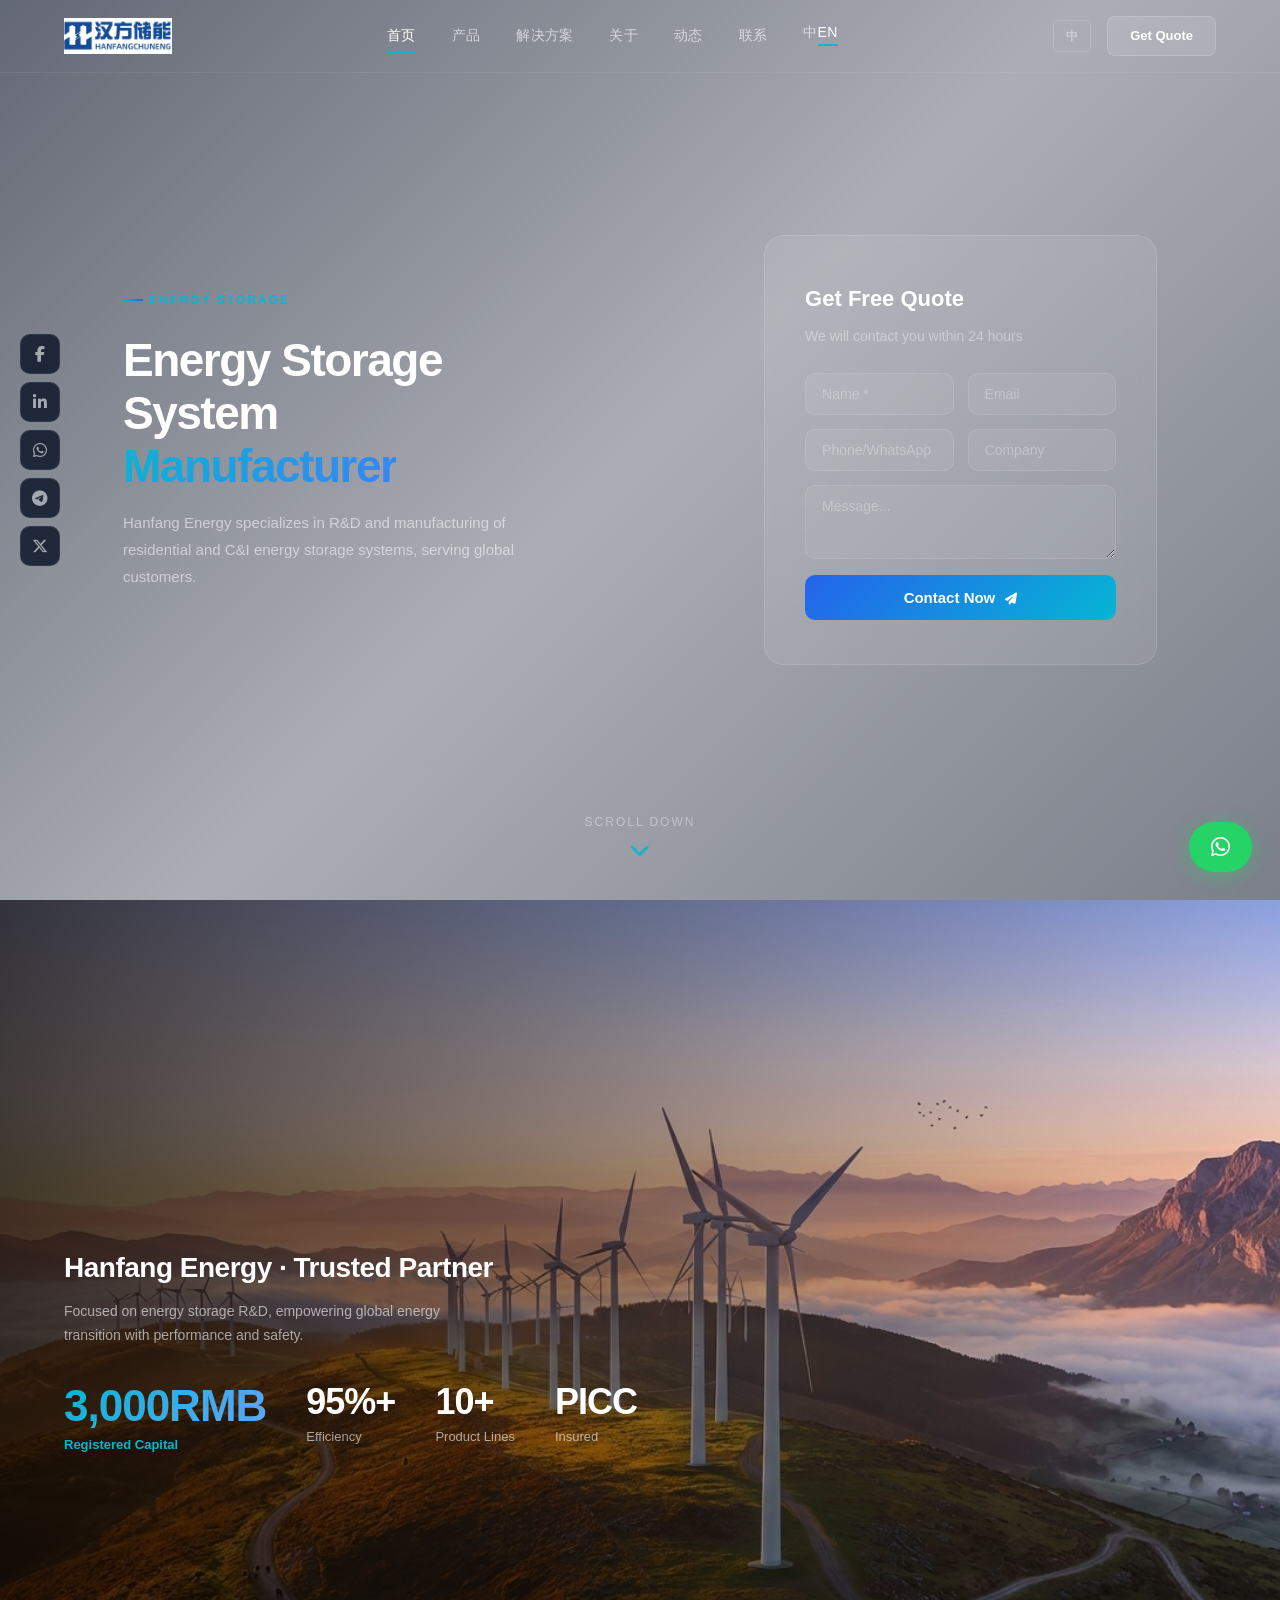
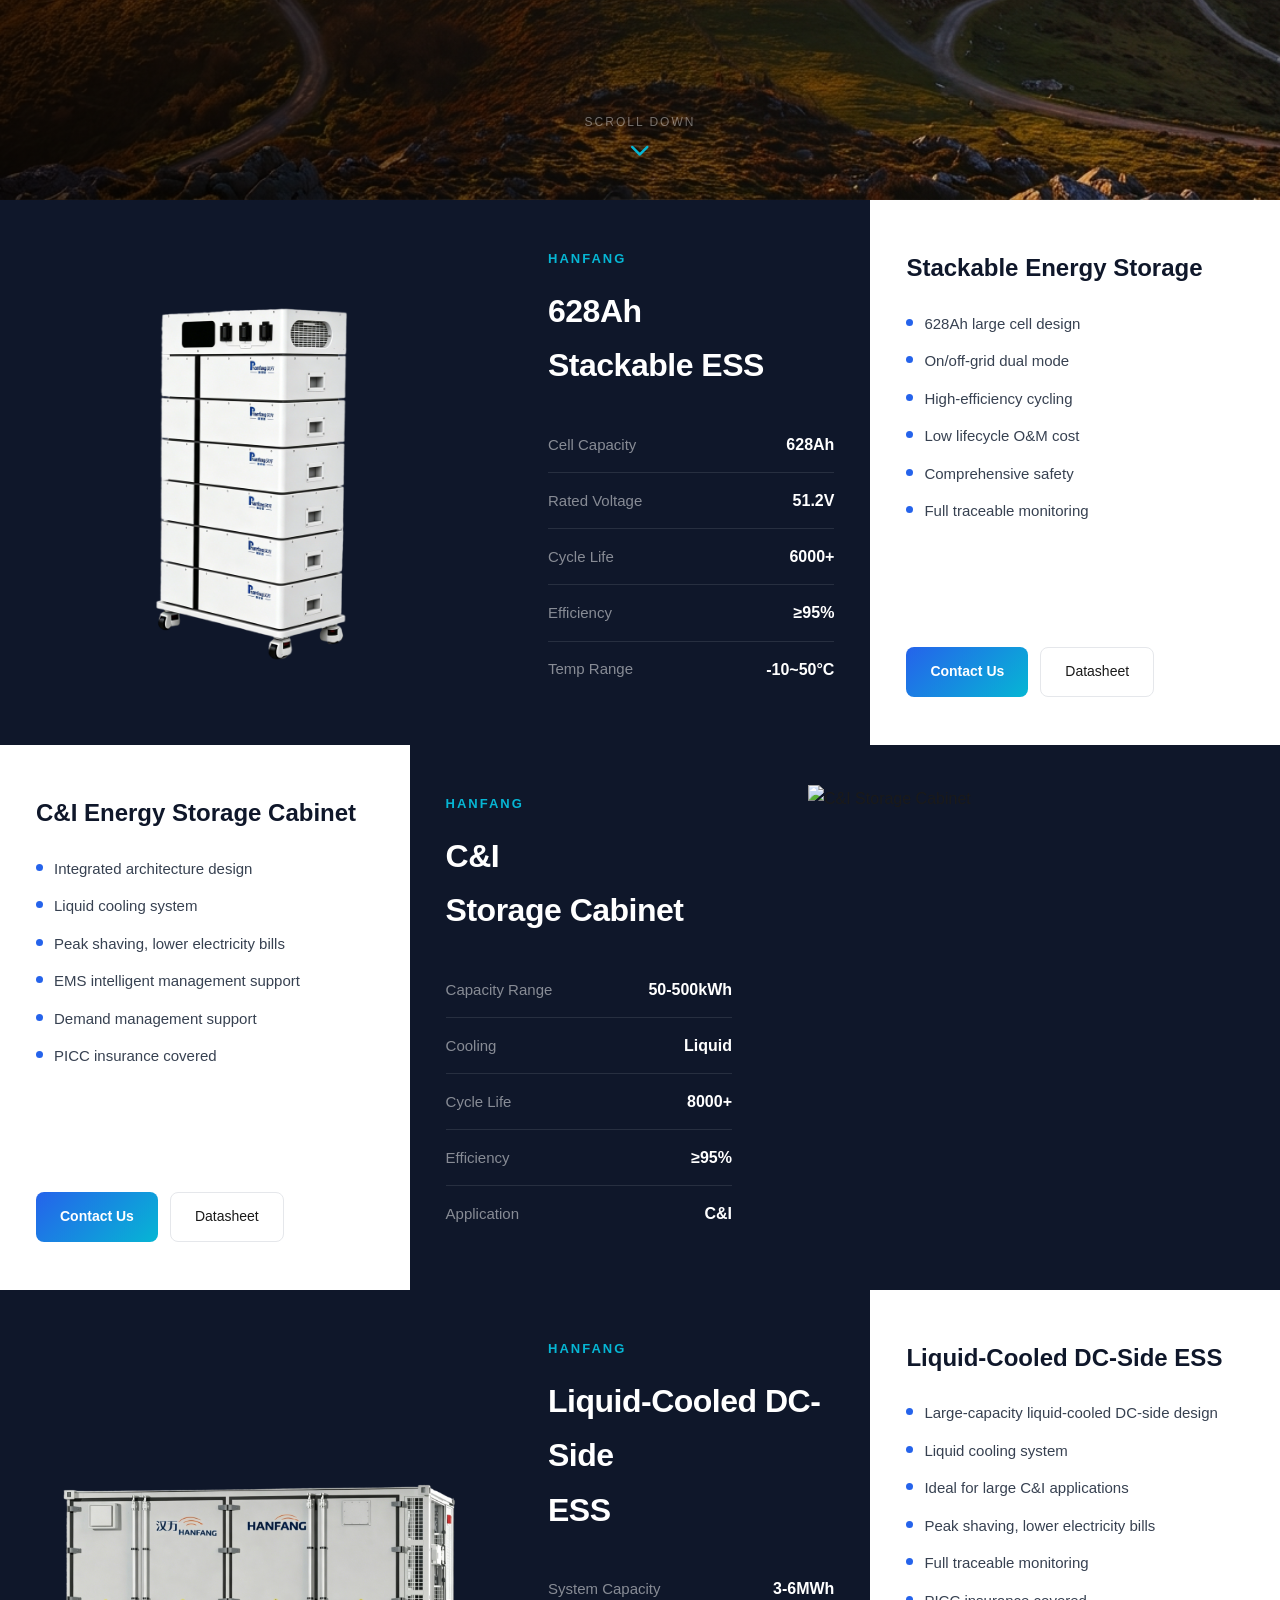
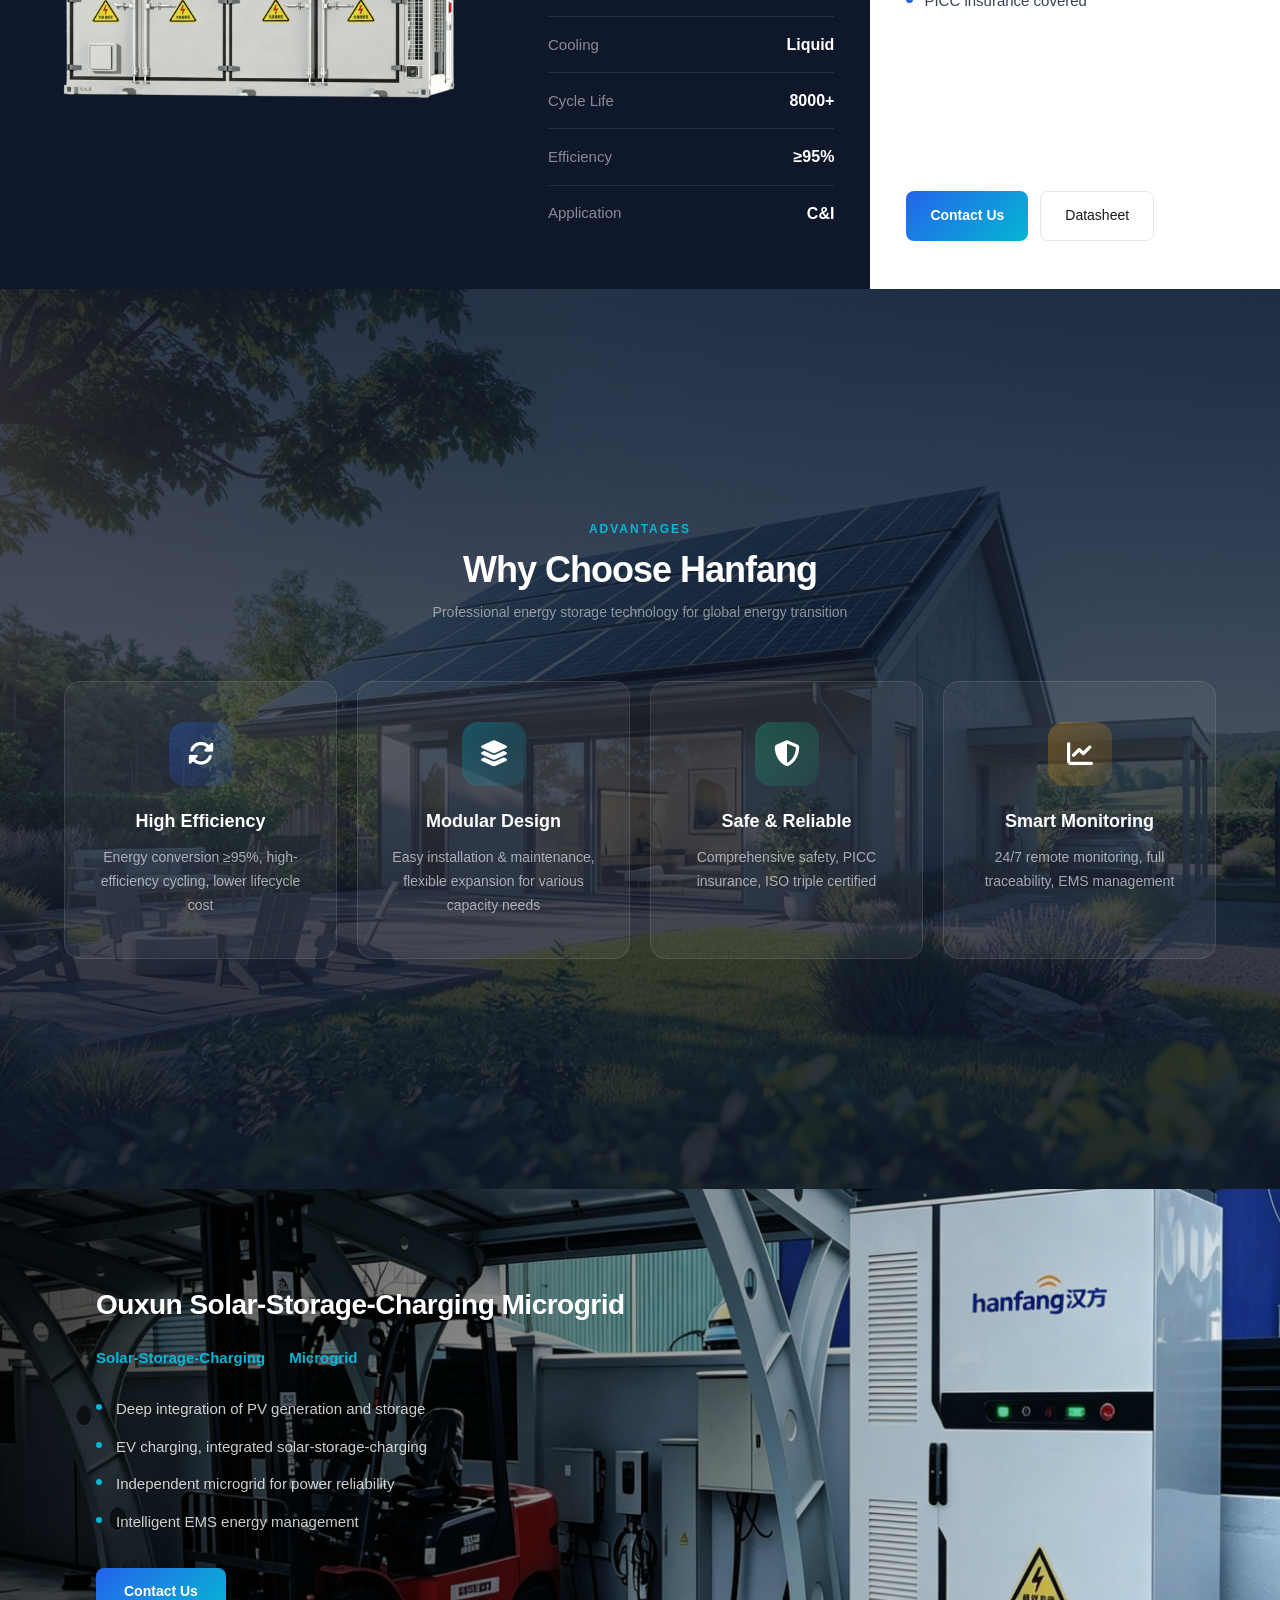
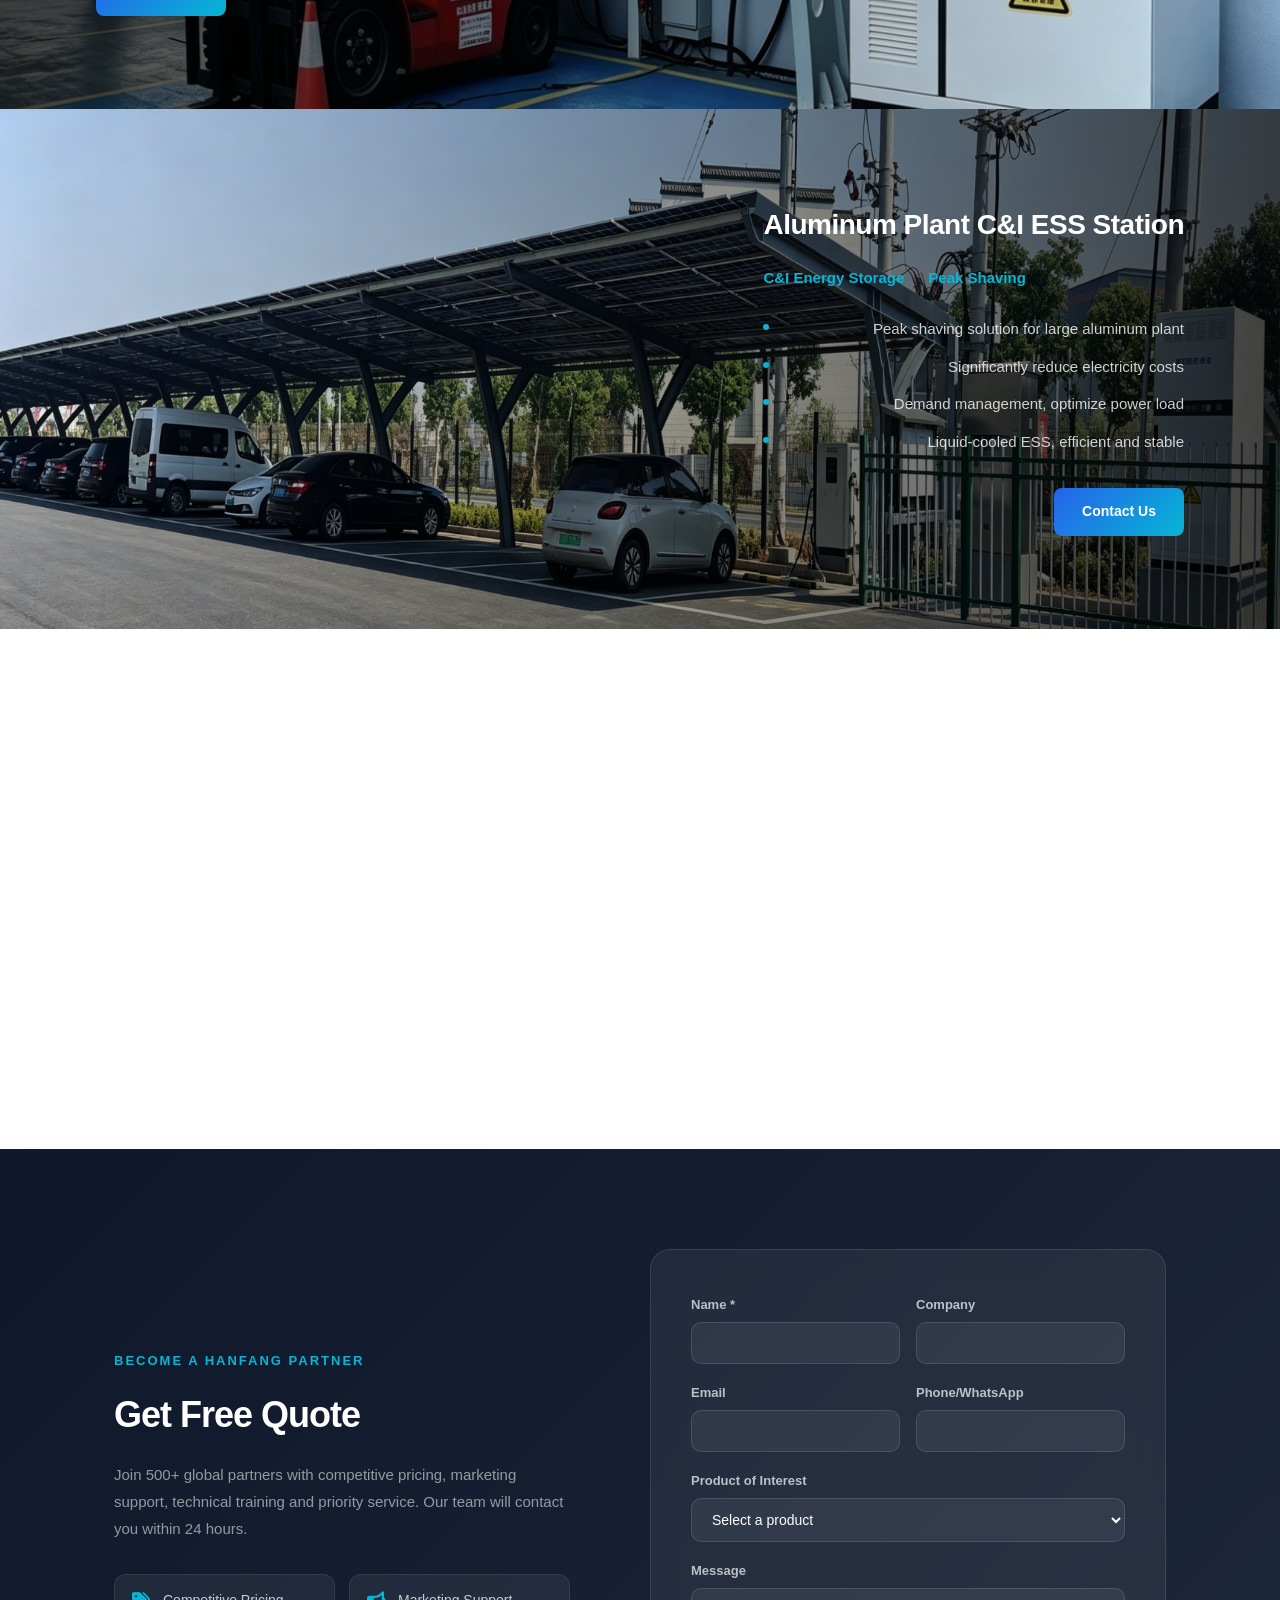
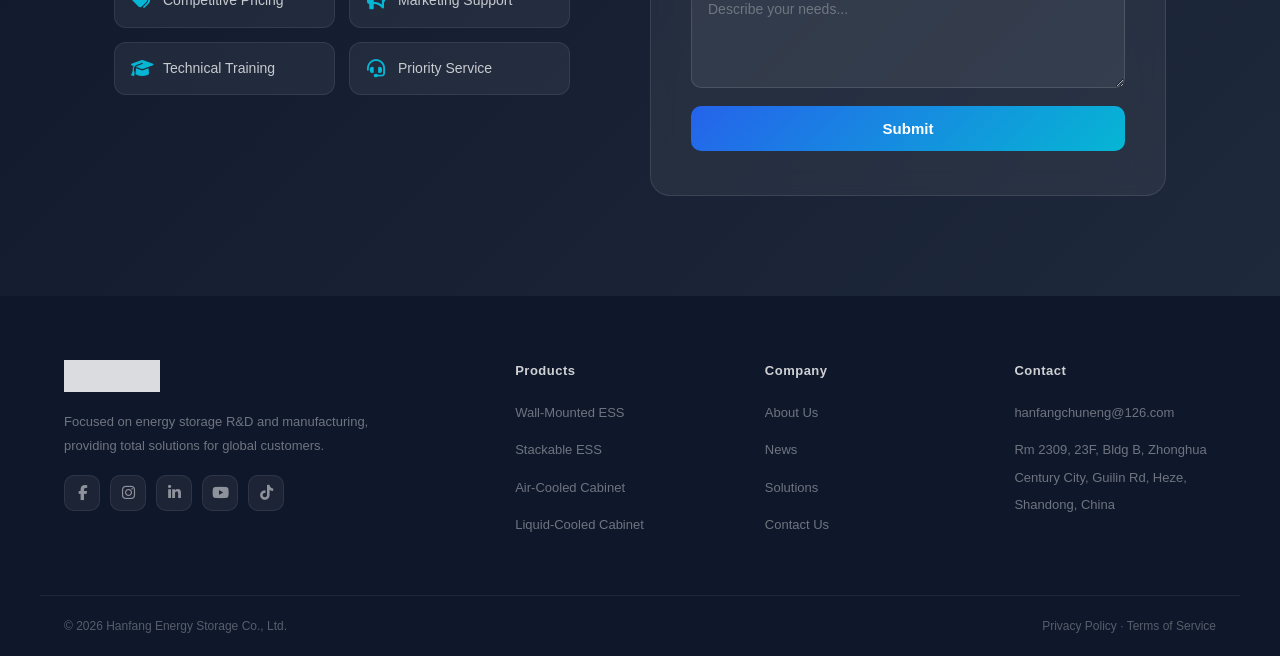
==== commit 36845144: "feat: comprehensive mobile optimization - Add mobile language switcher to hamburger menu on all 12 p" ====
--- a/en/index.html
+++ b/en/index.html
@@ -71,7 +71,40 @@
     .stat-itm .num{opacity:0}.stat-itm.vis .num{animation:fadeUp .5s ease forwards}.stat-itm:nth-child(1).vis .num{animation-delay:.1s}.stat-itm:nth-child(2).vis .num{animation-delay:.2s}.stat-itm:nth-child(3).vis .num{animation-delay:.3s}.stat-itm:nth-child(4).vis .num{animation-delay:.4s}
     .prod-section{opacity:0}.prod-section.vis{animation:fadeUp .6s ease forwards}.solu-section{opacity:0}.solu-section.vis{animation:fadeUp .6s ease forwards}.case-block{opacity:0}.case-block.vis{animation:fadeUp .6s ease forwards}
     @media(max-width:1024px){.hero-in{flex-direction:column;gap:40px;padding:0 24px}.hero-t{flex:none;width:100%}.hero-form{flex:none;width:100%;max-width:480px}.prod-section,.prod-section.reverse{grid-template-columns:1fr}.prod-img{max-height:360px}.solu-section,.solu-section.reverse{grid-template-columns:1fr;direction:ltr}.solu-photo{max-height:300px}.case-block{min-height:420px}.case-content{padding:48px 32px}.case-block.reverse .case-content{align-items:flex-start;text-align:left}.icon-grid{grid-template-columns:repeat(2,1fr)}.ft-grid{grid-template-columns:repeat(2,1fr)}.stats-bar{min-height:60vh}.stats-grid{gap:24px}.quote-inner{grid-template-columns:1fr;gap:40px}.quote-left{text-align:center}.quote-features{grid-template-columns:1fr 1fr}}
-    @media(max-width:768px){.hd-nav,.hd-r{display:none}.mob-tog{display:block}.hero-t h1{font-size:28px}.hero-t{padding:60px 0}.hero{min-height:100vh}.hero-in{min-height:100vh}.sec{padding:56px 0}.sec-head h2{font-size:24px}.icon-grid{grid-template-columns:1fr}.cta-in{grid-template-columns:1fr;gap:32px}.cta-left{text-align:center}.ft-grid{grid-template-columns:1fr}.ft-btm{flex-direction:column;gap:8px;text-align:center}.solu-detail{padding:32px 24px}.form-row{grid-template-columns:1fr}.quote-section{padding:64px 0}.quote-right{padding:28px 20px}.qf-row{grid-template-columns:1fr}.quote-features{grid-template-columns:1fr}}
+    @media(max-width:768px){
+      .hd-nav,.hd-r{display:none}.mob-tog{display:block}
+      .hero{min-height:100svh}.hero-in{min-height:auto;flex-direction:column;gap:0;padding:80px 16px 40px}
+      .hero-t{padding:40px 0 0;flex:none;width:100%}.hero-t h1{font-size:28px;line-height:1.2;letter-spacing:-.5px}.hero-t>p{font-size:14px;margin-bottom:20px;max-width:100%}
+      .hero-certs{gap:10px;margin-bottom:20px}.hero-certs span{font-size:10px;padding:3px 8px}
+      .hero-btn{flex-direction:column;gap:10px}.hero-btn .btn-p,.hero-btn .btn-o{width:100%;justify-content:center}
+      .hero-form{flex:none;width:100%;padding:28px 20px;border-radius:16px;margin-top:24px}
+      .hero-form h3{font-size:18px}.hero-form>p{font-size:13px;margin-bottom:16px}
+      .form-input{padding:10px 14px;font-size:14px}.form-submit{padding:12px;font-size:14px}
+      .scroll-arrow{bottom:24px}
+      .stats-bar{min-height:auto}.stats-content{padding:40px 16px}.stats-content h2{font-size:22px}
+      .stats-grid{gap:20px;flex-wrap:wrap;justify-content:space-between}.stat-itm{flex:0 0 45%}
+      .stat-itm .num{font-size:28px}.stat-highlight .num{font-size:32px}
+      .prod-section,.prod-section.reverse{grid-template-columns:1fr;min-height:auto}
+      .prod-img{max-height:280px}.prod-img img{padding:20px}
+      .prod-specs{padding:28px 20px}.prod-specs h3{font-size:24px}.prod-specs .spec-row{padding:10px 0}
+      .prod-info{padding:28px 20px}.prod-info h3{font-size:20px}.prod-info ul li{font-size:14px;padding:4px 0}
+      .prod-btns{flex-direction:column;gap:10px}.prod-btns a,.prod-btns .ds-wrap{width:100%}.prod-btns .btn-white,.prod-btns .btn-ghost-white{justify-content:center;width:100%}
+      .ds-popup{position:fixed;inset:auto 16px 16px 16px;width:auto;transform:none;bottom:16px;border-radius:16px;max-height:70vh;overflow-y:auto;z-index:200}
+      .ds-popup::after{display:none}
+      .ds-popup.show{opacity:1;visibility:visible;pointer-events:auto}
+      .icon-grid{grid-template-columns:1fr;gap:14px}.icon-box{padding:28px 20px}.icon-box .ic{width:52px;height:52px;margin-bottom:14px}.icon-box h3{font-size:16px}.icon-box p{font-size:13px}
+      .solu-section,.solu-section.reverse{grid-template-columns:1fr;direction:ltr}.solu-photo{max-height:240px}.solu-detail{padding:28px 16px}.solu-detail h3{font-size:20px}
+      .solu-stat{flex-wrap:wrap;gap:12px}
+      .case-block{min-height:360px}.case-content{padding:32px 16px}.case-inner h3{font-size:22px}
+      .case-stats{flex-wrap:wrap;gap:12px}.case-inner ul li{font-size:14px}
+      .case-block.reverse .case-content{align-items:flex-start;text-align:left}
+      .quote-section{padding:48px 0}.quote-inner{grid-template-columns:1fr;gap:32px;padding:0 16px}
+      .quote-left{text-align:left}.quote-left h2{font-size:26px}
+      .quote-features{grid-template-columns:1fr;gap:10px}.quote-feat{padding:10px 14px}
+      .quote-right{padding:24px 16px;border-radius:14px}.qf-row{grid-template-columns:1fr}
+      .qf-group input,.qf-group select,.qf-group textarea{padding:10px 14px;font-size:14px}
+      .qf-submit{padding:12px;font-size:14px}
+    }
   </style>
   <style>
     .wa-float{position:fixed;bottom:28px;right:28px;z-index:99;display:flex;align-items:center;gap:10px;background:#25D366;color:#fff;padding:14px 22px;border-radius:50px;font-size:14px;font-weight:600;font-family:var(--ff);box-shadow:0 4px 20px rgba(37,211,102,.4);transition:all .3s;cursor:pointer}.wa-float:hover{transform:translateY(-3px);box-shadow:0 8px 28px rgba(37,211,102,.5)}.wa-float i{font-size:22px}.wa-float .wa-label{display:none}.wa-float:hover .wa-label{display:inline}@media(max-width:768px){.wa-float{bottom:20px;right:20px;padding:14px 16px}.wa-float .wa-label{display:none}}
@@ -84,12 +117,13 @@
     <div class="hd-in">
       <a href="index.html" class="hd-logo"><img src="../images/logo.png" alt="Hanfang Energy"></a>
       <nav class="hd-nav">
-        <a href="index.html" class="on">Home</a>
-        <a href="products.html">Products</a>
-        <a href="solutions.html">Solutions</a>
-        <a href="about.html">About</a>
-        <a href="news.html">News</a>
-        <a href="contact.html">Contact</a>
+        <a href="index.html" class="on" data-zh="首页" data-en="Home">首页</a>
+        <a href="products.html" data-zh="产品" data-en="Products">产品</a>
+        <a href="solutions.html" data-zh="解决方案" data-en="Solutions">解决方案</a>
+        <a href="about.html" data-zh="关于" data-en="About">关于</a>
+        <a href="news.html" data-zh="动态" data-en="News">动态</a>
+        <a href="contact.html" data-zh="联系" data-en="Contact">联系</a>
+        <div class="mob-lang"><a href="../index.html">中</a><a href="index.html" class="on">EN</a></div>
       </nav>
       <div class="hd-r">
         <div class="lang-sw"><a href="../" style="padding:5px 12px;font-size:12px;font-weight:600;color:rgba(255,255,255,.4);text-decoration:none;transition:all .2s" onmouseover="this.style.color='rgba(255,255,255,.8)'" onmouseout="this.style.color='rgba(255,255,255,.4)'">中</a></div>
@@ -100,8 +134,9 @@
   </header>
 
   <section class="hero" id="hero">
-    <video class="hero-video" autoplay muted loop playsinline>
-      <source src="../images/advantages-bg.mp4" type="video/mp4">
+    <video class="hero-video" autoplay muted loop playsinline preload="auto" poster="https://image.mux.com/QABlvcZkSNX6Mv6uQtPGQ4oIGT5BdcCZiE2q3O01Ezrw/thumbnail.png?time=2">
+      <source src="https://stream.mux.com/QABlvcZkSNX6Mv6uQtPGQ4oIGT5BdcCZiE2q3O01Ezrw.m3u8" type="application/x-mpegURL">
+      <source src="https://stream.mux.com/QABlvcZkSNX6Mv6uQtPGQ4oIGT5BdcCZiE2q3O01Ezrw.mp4" type="video/mp4">
     </video>
     <div class="hero-overlay"></div>
     <div class="hero-in">
--- a/css/common.css
+++ b/css/common.css
@@ -31,4 +31,26 @@
 .fade{opacity:0;transform:translateY(20px)}.fade.vis{animation:fadeUp .6s ease forwards}@keyframes fadeUp{from{opacity:0;transform:translateY(20px)}to{opacity:1;transform:translateY(0)}}
 
 @media(max-width:1024px){.ft-grid{grid-template-columns:repeat(2,1fr)}}
-@media(max-width:768px){.hd-nav,.hd-r{display:none}.mob-tog{display:block}.page-hero{padding:100px 0 60px}.page-hero h1{font-size:28px}.sec{padding:56px 0}.cta-in{flex-direction:column;text-align:center;gap:24px}.ft-grid{grid-template-columns:1fr}.ft-btm{flex-direction:column;gap:8px;text-align:center}.wa-float{bottom:20px;right:20px;padding:14px 16px}.wa-float .wa-label{display:none}.soc-share{display:none}}
+@media(max-width:768px){
+  .hd-in{height:60px;padding:0 16px}
+  .hd-nav{display:none}.hd-r{display:none}
+  .mob-tog{display:block}
+  .hd-nav.mob-open{display:flex;top:60px;left:12px;right:12px;padding:16px 20px;border-radius:12px;z-index:100}
+  .hd-nav.mob-open a{padding:12px 0;font-size:15px}
+  .mob-lang{display:none !important;align-items:center;gap:12px;padding:12px 0;border-top:1px solid rgba(255,255,255,.08);margin-top:4px}
+  .hd-nav.mob-open .mob-lang{display:flex !important}
+  .mob-lang a{padding:8px 16px !important;border:1px solid rgba(255,255,255,.15);border-radius:6px;font-size:13px !important;text-align:center;flex:0 0 auto}
+  .mob-lang a.on{background:rgba(255,255,255,.15);color:#fff !important}
+  .page-hero{padding:80px 16px 48px}.page-hero h1{font-size:26px;line-height:1.25}
+  .sec{padding:48px 0}.sec-head{margin-bottom:32px}.sec-head h2{font-size:22px;line-height:1.3}
+  .sec-lbl{font-size:11px}
+  .mw{padding:0 16px}
+  .btn-p,.btn-o,.btn-white,.btn-case,.btn-gradient,.btn-outline{padding:10px 20px;font-size:13px}
+  .cta-in{flex-direction:column;text-align:center;gap:24px;padding:40px 16px}.cta-in h2{font-size:22px}.cta-btns{justify-content:center}
+  .ft{padding:40px 0 0}.ft-grid{grid-template-columns:1fr;gap:32px}.ft-col{padding:0}.ft-btm{flex-direction:column;gap:8px;text-align:center;margin-top:32px;padding:16px}
+  .wa-float{bottom:16px;right:16px;padding:12px 14px;box-shadow:0 4px 16px rgba(37,211,102,.4)}.wa-float .wa-label{display:none !important}
+  .soc-share{display:none}
+  .ci-social{gap:8px}.ci-social a{width:38px;height:38px;font-size:15px}
+  .breadcrumb{font-size:12px}
+  .fade{transform:none}
+}
